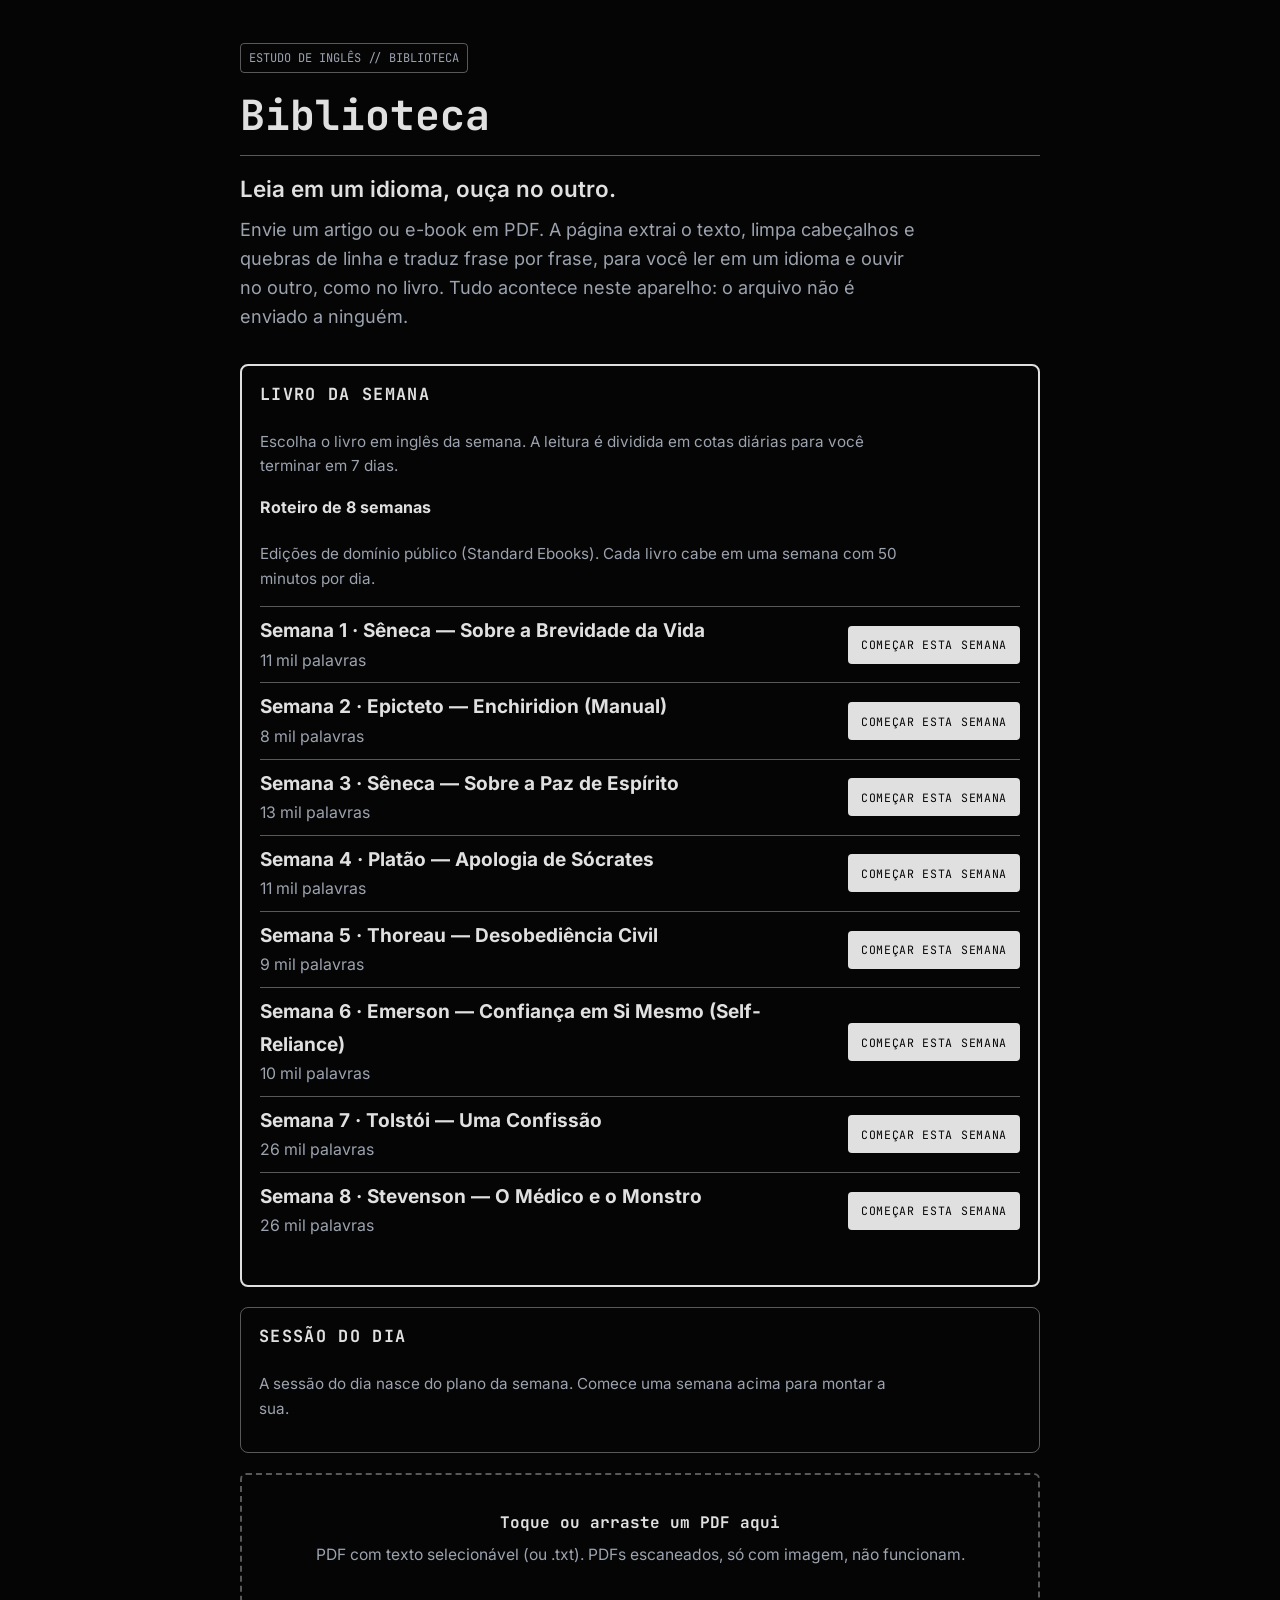
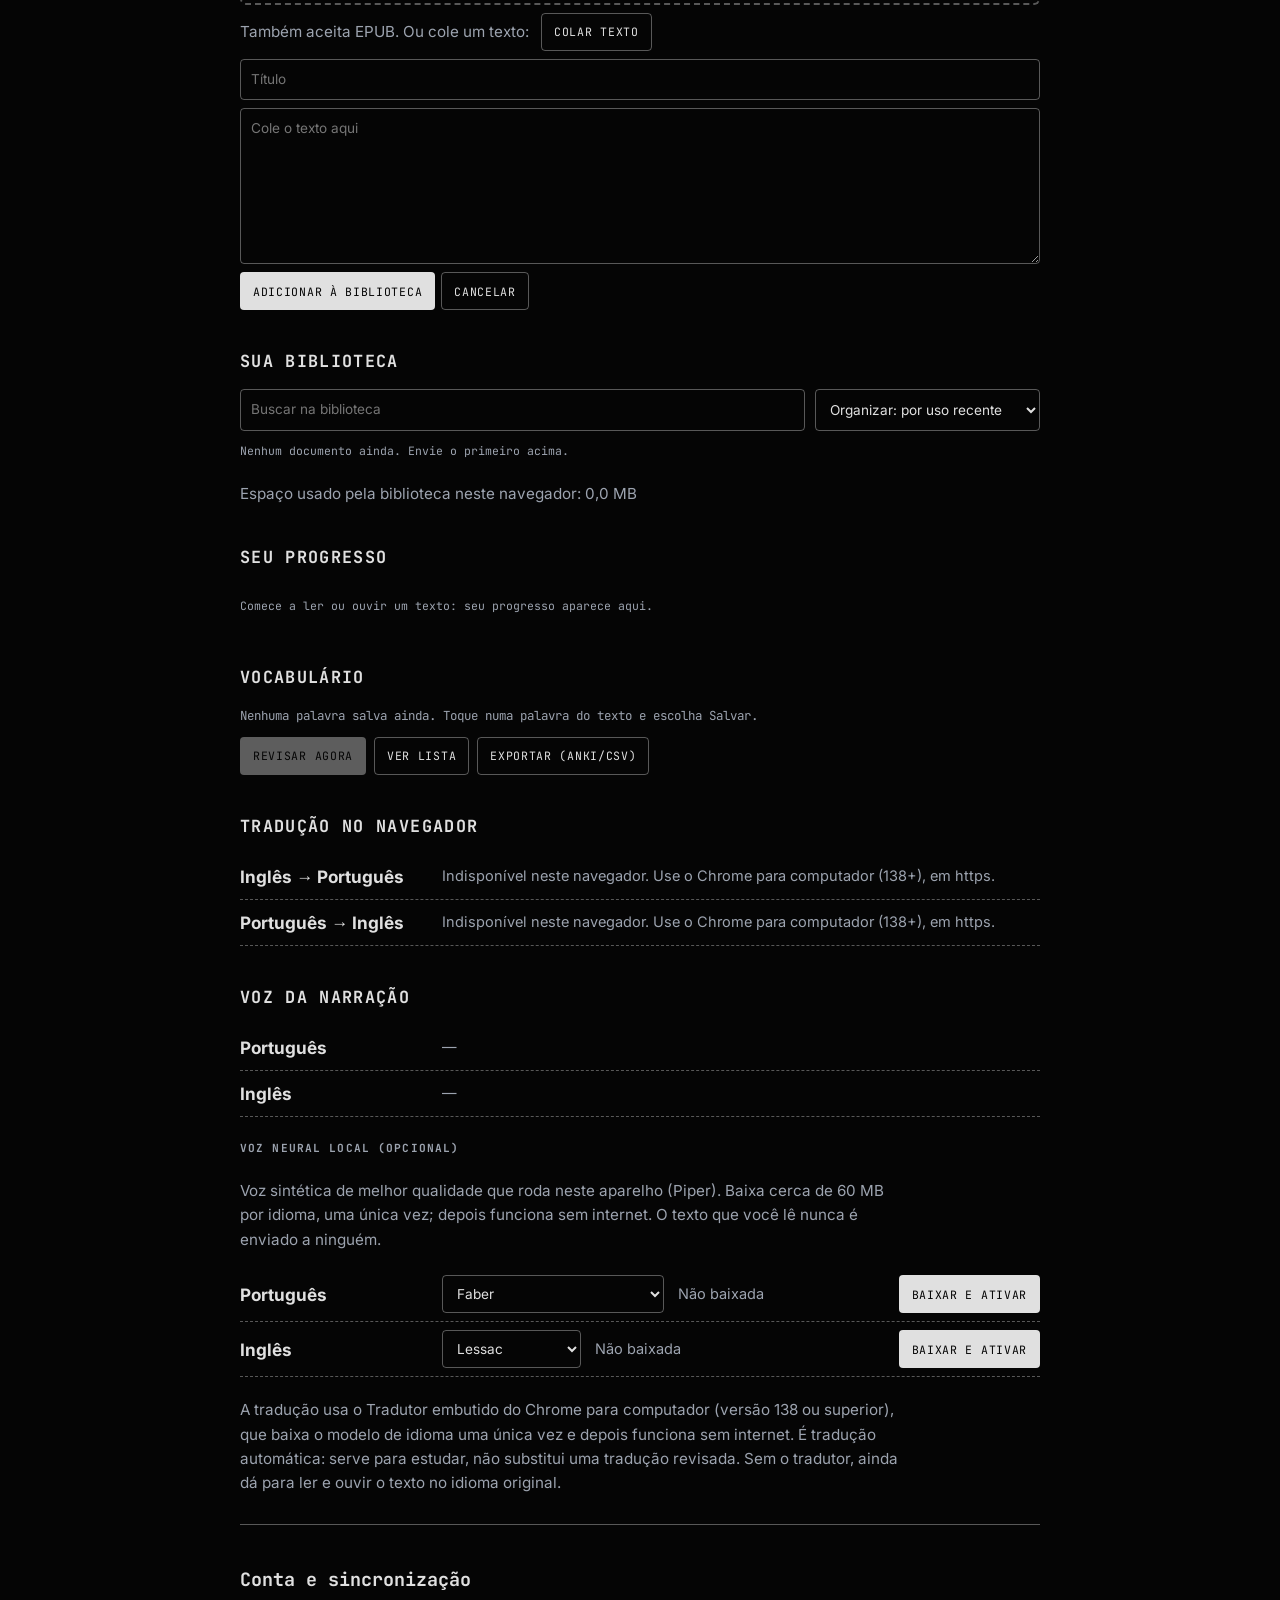
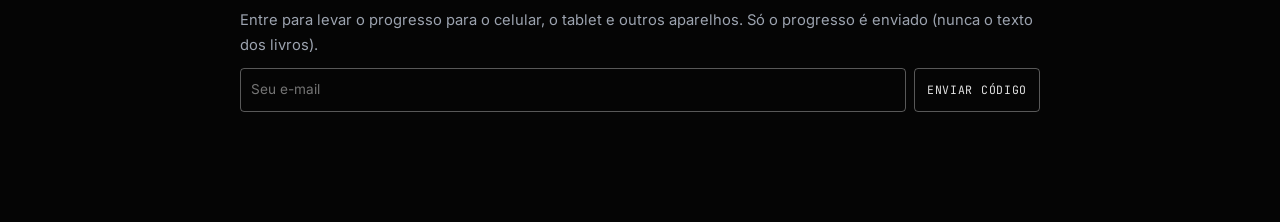
==== site/ingles.html @ b1319598 "Separa o site de ingles do livro: aplicativo completo em site/ com casca propria - site/: Biblioteca" ====
<!DOCTYPE html>
<html lang="pt-BR">
<head>
    <meta charset="UTF-8">
    <meta name="viewport" content="width=device-width, initial-scale=1.0, maximum-scale=1.0, user-scalable=no">
    <title>Biblioteca</title>
    <link rel="stylesheet" href="assets/fonts/fonts.css">

    <link rel="stylesheet" href="assets/css/base.css">
    <link rel="stylesheet" href="assets/css/narracao.css">
    <link rel="stylesheet" href="assets/css/capitulos/ingles.css">
    <link rel="stylesheet" href="assets/css/papel.css">
</head>
<body>

    <main class="lab" id="lab">
        <span class="meta-tag" id="lb-meta"></span>

        <!-- BIBLIOTECA -->
        <section id="lb-library">
            <h1 id="lb-title"></h1>
            <p class="lb-lead" id="lb-lead"></p>
            <p class="lb-intro" id="lb-intro"></p>

            <div class="lb-drop" id="lb-drop" tabindex="0" role="button" aria-label="Enviar documento">
                <strong id="lb-drop-main"></strong>
                <span id="lb-drop-sub"></span>
                <input type="file" id="lb-file" accept=".pdf,application/pdf,.txt,text/plain" hidden>
            </div>

            <div class="lb-progress" id="lb-progress" hidden>
                <div class="lb-progress-text" id="lb-progress-text"></div>
                <div class="lb-bar"><div class="lb-bar-fill" id="lb-progress-fill"></div></div>
            </div>
            <p class="lb-error" id="lb-error" role="alert" hidden></p>

            <h2 id="lb-h-docs"></h2>
            <div class="lb-tools" id="lb-tools" hidden>
                <input type="search" id="lb-search" class="lb-input" autocomplete="off">
                <select id="lb-sort" class="lb-input"></select>
            </div>
            <div class="lb-docs" id="lb-docs" aria-live="polite"></div>
            <p class="lb-note" id="lb-storage"></p>

            <h2 id="lb-h-engine"></h2>
            <div class="lb-engine" id="lb-engine" aria-live="polite"></div>
            <h2 id="lb-h-voice"></h2>
            <div class="lb-engine" id="lb-voice" aria-live="polite"></div>

            <p class="lb-note" id="lb-note"></p>
        </section>

        <!-- LEITOR DO DOCUMENTO -->
        <section id="lb-reader" hidden>
            <div class="lb-toolbar">
                <button type="button" class="lb-btn" id="lb-back"></button>
                <div class="lb-study" id="lb-study" role="group">
                    <span class="lb-study-label" id="lb-study-label"></span>
                    <button type="button" class="lb-btn" id="lb-translate-all"></button>
                </div>
                <span class="lb-status" id="lb-status" aria-live="polite"></span>
            </div>
            <div class="lb-banner" id="lb-banner" role="alert" hidden>
                <span id="lb-banner-text"></span>
                <button type="button" class="lb-btn" id="lb-banner-btn" hidden></button>
            </div>
            <h1 id="lb-doc-title"></h1>
            <p class="lb-doc-meta" id="lb-doc-meta"></p>
            <div class="lb-wrap" id="lb-wrap">
                <div class="lb-band" id="lb-band" aria-hidden="true"></div>
                <article id="lb-text"></article>
            </div>
        </section>
    </main>

    <script type="importmap">{"imports":{"onnxruntime-web":"./assets/vendor/piper/ort.min.js"}}</script>
    <script src="assets/js/ingles.js"></script>
    <script src="assets/js/ingles-palavras.js"></script>
    <script src="assets/js/ingles-nivel.js"></script>
    <script src="assets/js/ingles-treino.js"></script>
    <script src="assets/js/ingles-compreensao.js"></script>
    <script src="assets/js/ingles-progresso.js"></script>
    <script src="assets/js/ingles-semana.js"></script>
    <script src="assets/js/ingles-dia.js"></script>
    <script src="assets/js/ingles-modos.js"></script>
    <script src="assets/js/ingles-alinhar.js"></script>
    <script src="assets/js/ingles-explorar.js"></script>
    <script src="assets/js/ingles-teleprompter.js"></script>
    <script src="assets/js/ingles-legenda.js"></script>
    <script src="assets/js/ingles-destaque.js"></script>
    <script src="assets/js/ingles-importar.js"></script>
    <script src="assets/js/sync-config.js"></script>
    <script src="assets/js/ingles-sync.js"></script>
    <script src="assets/js/ingles-voz.js"></script>
</body>
</html>
---- site/assets/fonts/fonts.css ----
/*
 * fonts.css — fontes hospedadas localmente (nenhum pedido a servidores de terceiros).
 *
 * Inter e JetBrains Mono são fontes variáveis (um arquivo cobre todos os pesos).
 * Só os subconjuntos latin e latin-ext estão incluídos; o navegador baixa o
 * latin-ext apenas se a página usar caracteres que o latin não cobre.
 * Licença: SIL Open Font License 1.1 (ver assets/fonts/LICENSES.md).
 */

/* Inter — latin-ext */
@font-face {
    font-family: 'Inter';
    font-style: normal;
    font-weight: 100 900;
    font-display: swap;
    src: url('inter-latin-ext.woff2') format('woff2');
    unicode-range: U+0100-02BA, U+02BD-02C5, U+02C7-02CC, U+02CE-02D7, U+02DD-02FF, U+0304, U+0308, U+0329, U+1D00-1DBF, U+1E00-1E9F, U+1EF2-1EFF, U+2020, U+20A0-20AB, U+20AD-20C4, U+2113, U+2C60-2C7F, U+A720-A7FF;
}

/* Inter — latin */
@font-face {
    font-family: 'Inter';
    font-style: normal;
    font-weight: 100 900;
    font-display: swap;
    src: url('inter-latin.woff2') format('woff2');
    unicode-range: U+0000-00FF, U+0131, U+0152-0153, U+02BB-02BC, U+02C6, U+02DA, U+02DC, U+0304, U+0308, U+0329, U+2000-206F, U+20AC, U+2122, U+2191, U+2193, U+2212, U+2215, U+FEFF, U+FFFD;
}

/* JetBrains Mono — latin-ext */
@font-face {
    font-family: 'JetBrains Mono';
    font-style: normal;
    font-weight: 100 800;
    font-display: swap;
    src: url('jetbrains-mono-latin-ext.woff2') format('woff2');
    unicode-range: U+0100-02BA, U+02BD-02C5, U+02C7-02CC, U+02CE-02D7, U+02DD-02FF, U+0304, U+0308, U+0329, U+1D00-1DBF, U+1E00-1E9F, U+1EF2-1EFF, U+2020, U+20A0-20AB, U+20AD-20C4, U+2113, U+2C60-2C7F, U+A720-A7FF;
}

/* JetBrains Mono — latin */
@font-face {
    font-family: 'JetBrains Mono';
    font-style: normal;
    font-weight: 100 800;
    font-display: swap;
    src: url('jetbrains-mono-latin.woff2') format('woff2');
    unicode-range: U+0000-00FF, U+0131, U+0152-0153, U+02BB-02BC, U+02C6, U+02DA, U+02DC, U+0304, U+0308, U+0329, U+2000-206F, U+20AC, U+2122, U+2191, U+2193, U+2212, U+2215, U+FEFF, U+FFFD;
}
/* Literata — fonte de leitura (variável, 400 a 700) — latin-ext */
@font-face {
    font-family: 'Literata';
    font-style: normal;
    font-weight: 400 700;
    font-display: swap;
    src: url('literata-latin-ext.woff2') format('woff2');
    unicode-range: U+0100-02BA, U+02BD-02C5, U+02C7-02CC, U+02CE-02D7, U+02DD-02FF, U+0304, U+0308, U+0329, U+1D00-1DBF, U+1E00-1E9F, U+1EF2-1EFF, U+2020, U+20A0-20AB, U+20AD-20C4, U+2113, U+2C60-2C7F, U+A720-A7FF;
}

/* Literata — latin */
@font-face {
    font-family: 'Literata';
    font-style: normal;
    font-weight: 400 700;
    font-display: swap;
    src: url('literata-latin.woff2') format('woff2');
    unicode-range: U+0000-00FF, U+0131, U+0152-0153, U+02BB-02BC, U+02C6, U+02DA, U+02DC, U+0304, U+0308, U+0329, U+2000-206F, U+20AC, U+2122, U+2191, U+2193, U+2212, U+2215, U+FEFF, U+FFFD;
}

/* Literata itálico — latin-ext */
@font-face {
    font-family: 'Literata';
    font-style: italic;
    font-weight: 400 700;
    font-display: swap;
    src: url('literata-italic-latin-ext.woff2') format('woff2');
    unicode-range: U+0100-02BA, U+02BD-02C5, U+02C7-02CC, U+02CE-02D7, U+02DD-02FF, U+0304, U+0308, U+0329, U+1D00-1DBF, U+1E00-1E9F, U+1EF2-1EFF, U+2020, U+20A0-20AB, U+20AD-20C4, U+2113, U+2C60-2C7F, U+A720-A7FF;
}

/* Literata itálico — latin */
@font-face {
    font-family: 'Literata';
    font-style: italic;
    font-weight: 400 700;
    font-display: swap;
    src: url('literata-italic-latin.woff2') format('woff2');
    unicode-range: U+0000-00FF, U+0131, U+0152-0153, U+02BB-02BC, U+02C6, U+02DA, U+02DC, U+0304, U+0308, U+0329, U+2000-206F, U+20AC, U+2122, U+2191, U+2193, U+2212, U+2215, U+FEFF, U+FFFD;
}

/* Atkinson Hyperlegible — opção "Legível" (baixa visão e dislexia) */
@font-face { font-family: 'Atkinson Hyperlegible'; font-style: normal; font-weight: 400; font-display: swap; src: url('atkinson-400.woff2') format('woff2'); unicode-range: U+0000-00FF, U+0131, U+0152-0153, U+02BB-02BC, U+02C6, U+02DA, U+02DC, U+2000-206F, U+20AC, U+2122; }
@font-face { font-family: 'Atkinson Hyperlegible'; font-style: normal; font-weight: 700; font-display: swap; src: url('atkinson-700.woff2') format('woff2'); unicode-range: U+0000-00FF, U+0131, U+0152-0153, U+02BB-02BC, U+02C6, U+02DA, U+02DC, U+2000-206F, U+20AC, U+2122; }
@font-face { font-family: 'Atkinson Hyperlegible'; font-style: italic; font-weight: 400; font-display: swap; src: url('atkinson-400-italic.woff2') format('woff2'); unicode-range: U+0000-00FF, U+0131, U+0152-0153, U+02BB-02BC, U+02C6, U+02DA, U+02DC, U+2000-206F, U+20AC, U+2122; }
---- site/assets/css/base.css ----
/*
 * base.css — sistema visual compartilhado por todos os capítulos.
 *
 * Contém só o que é comum. O que é específico de cada capítulo (cor de destaque,
 * widgets próprios, ajustes) fica em assets/css/capitulos/<capitulo>.css, que é
 * carregado depois e sobrescreve este arquivo.
 *
 * Temas: o leitor alterna a classe do <body> (sem classe = escuro, .light-mode, .sepia-mode).
 */
/* --- FATOR X v4.1: RESPONSIVE & NEON CORE --- */
:root {
    --c-bg: #050505;
    --c-text: #E0E0E0;
    --c-dim: #9ca3af;
    --font-ui: 'Inter', sans-serif;
    --font-tech: 'JetBrains Mono', monospace;
    --base-size: 19px;
    --border-tech: 1px solid rgba(255, 255, 255, 0.1);
    --scroll-track: #050505;
    --scroll-thumb: #333333;
}

body.light-mode {
    --c-bg: #F0F2F5;
    --c-text: #111111;
    --c-dim: #4b5563;
    --border-tech: 1px solid rgba(0, 0, 0, 0.1);
    --scroll-track: #F0F2F5;
    --scroll-thumb: #C1C1C4;
}

body.sepia-mode {
    --c-bg: #F4ECD8;
    --c-text: #433422;
    --c-dim: #5c4b37;
    --border-tech: 1px solid rgba(67, 52, 34, 0.15);
    --scroll-track: #F4ECD8;
    --scroll-thumb: #D0C5A8;
}

body {
    background: var(--c-bg);
    color: var(--c-text);
    font-family: var(--font-ui);
    font-size: var(--base-size);
    line-height: 1.7;
    padding: 40px 20px 100px 20px;
    transition: all 0.3s ease;
    margin: 0 auto;
}

h1 {
    font-family: var(--font-tech);
    color: var(--c-text);
    font-size: 2rem;
    margin-bottom: 40px;
    padding-bottom: 20px;
}

/* WIDGETS DINÂMICOS */
.meta-tag {
    font-family: var(--font-tech);
    font-size: 0.75rem;
    padding: 4px 8px;
    border-radius: 4px;
    display: inline-block;
    margin-bottom: 20px;
    text-transform: uppercase;
}

.thesis-box {
    padding: 25px;
    margin: 2em 0;
    font-family: var(--font-tech);
    font-size: 0.9em;
    box-shadow: 0 5px 15px rgba(0,0,0,0.1);
}

.thesis-header {
    font-weight: bold;
    text-transform: uppercase;
    display: block;
    margin-bottom: 15px;
}

/* COMPARISON GRID */
.comparison-grid {
    display: grid;
    grid-template-columns: 1fr 1fr;
    gap: 20px;
    margin: 3em 0;
}

.comp-card {
    background: rgba(255,255,255,0.01);
    border: var(--border-tech);
    padding: 25px;
    border-radius: 8px;
    transition: all 0.3s ease;
}

.comp-card:hover {
    transform: translateY(-3px);
    background: rgba(255,255,255,0.03);
}

.comp-title {
    font-family: var(--font-tech);
    font-weight: bold;
    text-transform: uppercase;
    display: block;
    margin-bottom: 10px;
    font-size: 0.8rem;
}

.action-box {
    border-radius: 12px;
    padding: 40px 30px;
    text-align: center;
    margin-top: 60px;
    position: relative;
}

/* HIGHLIGHT TTS */
.speaking {
    color: var(--c-text);
    padding-left: 15px;
    margin-left: -19px;
    border-radius: 0 4px 4px 0;
    transition: all 0.3s;
}

.deep-dive-box {
    border-top: 1px dashed var(--c-dim);
    border-bottom: 1px dashed var(--c-dim);
    padding: 30px 0;
    margin: 3em 0;
}

/* --- CELULAR: proteções gerais contra estouro de largura (vale para todos os temas) --- */
html { -webkit-text-size-adjust: 100%; text-size-adjust: 100%; }
input, select, textarea { box-sizing: border-box; max-width: 100%; }
img, video, canvas { max-width: 100%; height: auto; }
pre { white-space: pre-wrap; overflow-wrap: anywhere; max-width: 100%; }
@media (max-width: 600px) {
    body { overflow-wrap: break-word; }
    .comparison-grid { grid-template-columns: 1fr; }
}
---- site/assets/css/narracao.css ----
/*
 * narracao.css — destaque da narração e estados do bilíngue.
 * Carregado por capitulo.js. Duas camadas:
 *   .speaking  = o parágrafo em narração (fundo discreto)
 *   .w.seg     = o trecho (frase ou oração) falado agora (cor suave)
 *   .w.now     = a palavra falada agora (cor forte, de outra família que o parágrafo)
 */
.speakable { cursor: pointer; }
.w { border-radius: 3px; }
.w.seg { box-decoration-break: clone; -webkit-box-decoration-break: clone; padding: 0 0.16em; margin: 0 -0.16em; }
.w.now { box-decoration-break: clone; -webkit-box-decoration-break: clone; padding: 0 2px; margin: 0 -2px; }

/* Papel */
body.paper-mode .speaking { background: #F7F3E3 !important; }
body.paper-mode .w.seg { background: #DCEFF7; }
 background: #9ED8F0; color: #0B1F2A; }

/* Terminal (neon) */
body.dark-mode .speaking { background: rgba(0, 240, 255, 0.06) !important; box-shadow: none; }
body.dark-mode .w.seg { background: rgba(255, 212, 0, 0.16); }
 background: #FFD400; color: #000; }

/* Claro */
body.light-mode .speaking { background: rgba(0, 0, 0, 0.04) !important; }
body.light-mode .w.seg { background: rgba(255, 213, 74, 0.35); }
 background: #FFD54A; color: #111; }

/* Sépia */
body.sepia-mode .speaking { background: rgba(91, 70, 54, 0.08) !important; }
body.sepia-mode .w.seg { background: rgba(181, 101, 29, 0.20); }
 background: #B5651D; color: #FFF8EC; }

@media (prefers-reduced-motion: reduce) { html { scroll-behavior: auto; } }
---- site/assets/css/capitulos/ingles.css ----
/* ingles — Estudo de Inglês. Só o que difere do base.css; usa as cores do tema ativo (nada fixo). */

body {
    --lb-line: color-mix(in srgb, var(--c-text) 38%, transparent);
    --lb-soft: color-mix(in srgb, var(--c-text) 8%, transparent);
}

.meta-tag { border: 1px solid var(--lb-line); color: var(--c-dim); }
body:not(.paper-mode) { max-width: 800px; }   /* Terminal, Claro e Sépia: coluna de leitura (as margens em papel.css a ajustam) */
.lab h2 { font-family: var(--font-tech); font-size: 1.05rem; text-transform: uppercase; letter-spacing: 0.08em; margin: 2.2em 0 0.8em; }
/* cabeçalho da Biblioteca: mesmo padrão dos capítulos (selo preenchido, título forte com filete), com subtítulo e texto de apoio em hierarquia clara */
body:not(.paper-mode) #lb-title { border-bottom: 1px solid var(--lb-line); }
#lb-title { font-size: clamp(1.9rem, 5vw, 2.6rem); line-height: 1.1; margin: 0 0 18px; padding-bottom: 16px; }
.lb-lead { font-size: clamp(1.15rem, 2.6vw, 1.4rem); line-height: 1.35; font-weight: 600; color: var(--c-text); margin: 0 0 12px; max-width: 34ch; }
.lb-intro { color: var(--c-dim); font-size: 0.95em; line-height: 1.6; max-width: 62ch; margin: 0 0 1.8em; }

/* envio */
.lb-drop {
    display: flex; flex-direction: column; gap: 6px; align-items: center; text-align: center;
    border: 2px dashed var(--lb-line); padding: 34px 18px; cursor: pointer; border-radius: 6px;
    transition: background 0.2s;
}
.lb-drop:hover, .lb-drop:focus-visible, .lb-drop.over { background: var(--lb-soft); outline: none; }
.lb-drop strong { font-family: var(--font-tech); font-size: 1rem; }
.lb-drop span { color: var(--c-dim); font-size: 0.82em; }

.lb-progress { margin-top: 14px; }
.lb-progress-text { font-family: var(--font-tech); font-size: 0.75rem; margin-bottom: 6px; }
.lb-bar { height: 10px; border: 1px solid var(--lb-line); background: var(--lb-soft); overflow: hidden; }
.lb-bar-fill { height: 100%; width: 0; background: var(--c-text); opacity: 0.82; transition: width 0.2s; }
.lb-error { margin-top: 12px; padding: 10px 12px; border: 1px solid var(--lb-line); border-left-width: 4px; font-size: 0.9em; }

/* biblioteca */
.lb-doc { display: flex; justify-content: space-between; align-items: center; gap: 12px 18px; flex-wrap: wrap; padding: 14px 0; border-bottom: 1px dashed var(--lb-line); }
.lb-doc-info { display: flex; flex-direction: column; gap: 4px; min-width: 0; flex: 1 1 260px; }
.lb-doc-info strong { overflow-wrap: anywhere; }
.lb-doc-info span, .lb-empty, .lb-note { font-family: var(--font-tech); font-size: 0.72rem; color: var(--c-dim); line-height: 1.6; }
.lb-note { font-family: inherit; font-size: 0.8em; max-width: 66ch; margin-top: 1.4em; }
.lb-doc-acts { display: flex; gap: 8px; flex-wrap: wrap; }

.lb-btn {
    font-family: var(--font-tech); font-size: 0.72rem; text-transform: uppercase; letter-spacing: 0.06em;
    background: transparent; color: var(--c-text); border: 1px solid var(--lb-line); border-radius: 4px;
    padding: 8px 12px; cursor: pointer; min-height: 38px;
}
.lb-btn:hover, .lb-btn:focus-visible, .lb-btn.on { background: var(--c-text); color: var(--c-bg); outline: none; }

.lb-eng-row { display: flex; flex-wrap: wrap; align-items: center; gap: 6px 14px; padding: 8px 0; border-bottom: 1px dashed var(--lb-line); font-size: 0.9em; }
.lb-eng-row strong { min-width: 11em; }
.lb-eng-st { color: var(--c-dim); font-size: 0.85em; flex: 1 1 200px; }

/* leitor */
/* cabeçalho do leitor: voltar à esquerda e modo de leitura à direita; barra de estudo e aviso na largura toda */
.lb-toolbar { display: grid; grid-template-columns: auto 1fr auto; grid-template-areas: "back . mode" "study study study" "status status status"; align-items: center; gap: 10px 12px; margin-bottom: 18px; }
.lb-toolbar > #lb-back { grid-area: back; justify-self: start; }
.lb-toolbar > .lb-readmode { grid-area: mode; justify-self: end; }
.lb-toolbar > .lb-study { grid-area: study; }
.lb-toolbar > .lb-status { grid-area: status; }
.lb-readmode { display: flex; align-items: center; gap: 8px; }
.lb-readmode-label { font-family: var(--font-tech); font-size: 0.62rem; letter-spacing: 0.1em; text-transform: uppercase; opacity: 0.6; }
/* grupo de estudo: separado da navegacao (voltar, status) */
.lb-study { display: flex; flex-wrap: wrap; align-items: center; gap: 8px; padding: 6px 10px; border: 1px solid var(--lb-line); border-radius: 6px; }
.lb-study > :not(.lb-study-label) { flex: 1 1 auto; text-align: center; }
.lb-study > .lb-mode { display: flex; align-items: center; justify-content: center; gap: 6px; }
.lb-study-label { font-family: var(--font-tech); font-size: 0.62rem; letter-spacing: 0.1em; opacity: 0.6; }
.lb-status { font-family: var(--font-tech); font-size: 0.7rem; color: var(--c-dim); }
.lab h1 { font-size: 1.5rem; margin-bottom: 8px; padding-bottom: 0; overflow-wrap: anywhere; }
.lb-doc-meta { font-family: var(--font-tech); font-size: 0.7rem; color: var(--c-dim); margin-bottom: 28px; }
.lb-para { overflow-wrap: break-word; }
.lb-big .lb-para { content-visibility: auto; contain-intrinsic-size: auto 6em; }   /* texto longo: só o que está na tela é desenhado (rolagem leve) */   /* só o que está na tela é desenhado: rolagem leve em texto longo */
.lb-para.speaking { content-visibility: visible; }   /* o parágrafo narrado sempre tem medidas reais (faixa e marca da palavra) */
.lab h2.lb-head { font-size: 1.15rem; text-transform: none; letter-spacing: 0; margin: 1.8em 0 0.7em; }
.lb-s { cursor: pointer; }
.lb-s.pending { opacity: 0.55; font-style: italic; }
.lb-eng-err { flex-basis: 100%; font-family: var(--font-tech); font-size: 0.7rem; color: var(--c-text); border-left: 3px solid var(--c-text); padding-left: 8px; overflow-wrap: anywhere; }
.lb-banner { display: flex; flex-wrap: wrap; align-items: center; gap: 10px 14px; margin: 0 0 18px; padding: 12px 14px; border: 1px solid var(--lb-line); border-left: 4px solid var(--c-text); font-size: 0.92em; background: var(--lb-soft); }
.lb-banner[hidden] { display: none; }
.lb-banner span { flex: 1 1 260px; overflow-wrap: anywhere; }

/* marcação da narração: faixa da linha + palavra */
.lb-wrap { position: relative; }
.lb-band { position: absolute; left: -8px; right: -8px; top: 0; height: 0; display: none; pointer-events: none; border-radius: 4px; z-index: 2;
    background: color-mix(in srgb, var(--c-text) 8%, transparent); border-left: 3px solid color-mix(in srgb, var(--c-text) 55%, transparent); transition: top 0.12s ease-out, height 0.12s; }
.wd { border-radius: 3px; }
.lb-s.seg { cursor: pointer; }

/* biblioteca organizada: busca, ordem, grupos, progresso */
.lb-tools { display: flex; flex-wrap: wrap; gap: 8px 10px; margin-bottom: 6px; }
.lb-input { font: inherit; font-size: 0.85rem; color: var(--c-text); background: transparent; border: 1px solid var(--lb-line); border-radius: 4px; padding: 8px 10px; min-height: 38px; }
#lb-search { flex: 1 1 200px; }
.lb-group { font-family: var(--font-tech); font-size: 0.7rem; letter-spacing: 0.1em; color: var(--c-dim); margin: 22px 0 0; font-weight: 700; }
.lb-doc-prog { display: flex; align-items: center; gap: 10px; margin-top: 4px; }
.lb-doc-prog .lb-bar { flex: 1 1 auto; max-width: 260px; height: 7px; }
.lb-doc-prog small { font-family: var(--font-tech); font-size: 0.66rem; color: var(--c-dim); white-space: nowrap; }
.lb-btn.lb-primary { background: var(--c-text); color: var(--c-bg); }

/* palavra tocada: cartão flutuante */
.lb-pop { position: fixed; z-index: 50; background: var(--c-bg); color: var(--c-text); border: 1px solid var(--lb-line); border-radius: 8px; padding: 12px 14px; box-shadow: 0 8px 28px rgba(0,0,0,.28); font-size: 0.92rem; line-height: 1.45; }
.lb-pop-head { display: flex; align-items: baseline; gap: 10px; margin-bottom: 4px; }
.lb-pop-word { font-size: 1.25rem; overflow-wrap: anywhere; }
.lb-pop-lang { font-family: var(--font-tech); font-size: 0.62rem; color: var(--c-dim); letter-spacing: .08em; }
.lb-pop-tr { font-size: 1.05rem; font-weight: 700; margin-bottom: 8px; }
.lb-pop-ctx { font-size: 0.82rem; color: var(--c-dim); margin-bottom: 10px; max-height: 8.5em; overflow: auto; }
.lb-pop-ctx small { font-family: var(--font-tech); font-size: .62rem; text-transform: uppercase; letter-spacing: .08em; }
.lb-pop-other { margin-top: 4px; font-style: italic; }
.lb-pop-acts { display: flex; flex-wrap: wrap; gap: 6px; }
.lb-pop-acts .lb-btn { padding: 6px 10px; min-height: 34px; }

/* vocabulário e revisão */
.lb-vocab-sum { font-family: var(--font-tech); font-size: .78rem; color: var(--c-dim); margin: 0 0 10px; }
.lb-vrow { display: flex; justify-content: space-between; align-items: center; gap: 10px; padding: 8px 0; border-bottom: 1px dashed var(--lb-line); }
.lb-vinfo { display: flex; flex-direction: column; min-width: 0; }
.lb-vinfo span { font-weight: 700; }
.lb-vinfo small { color: var(--c-dim); overflow-wrap: anywhere; }
.lb-btn:disabled { opacity: .4; cursor: default; }
.lb-review { position: fixed; inset: 0; z-index: 60; background: var(--c-bg); color: var(--c-text); display: flex; flex-direction: column; gap: 18px; padding: 18px 18px 28px; overflow: auto; }
.lb-review-top { display: flex; justify-content: space-between; align-items: center; font-family: var(--font-tech); font-size: .75rem; color: var(--c-dim); }
.lb-card { max-width: 620px; width: 100%; margin: 0 auto; display: flex; flex-direction: column; gap: 14px; align-items: flex-start; }
.lb-card-word { font-size: 2rem; font-weight: 700; overflow-wrap: anywhere; }
.lb-card-sent { font-size: 1.05rem; color: var(--c-dim); }
.lb-card-sent mark { background: color-mix(in srgb, var(--c-text) 18%, transparent); color: var(--c-text); padding: 0 .15em; border-radius: 3px; }
.lb-card-tr { font-size: 1.4rem; font-weight: 700; }
.lb-card-done { max-width: 620px; margin: 40px auto 0; font-size: 1.2rem; text-align: center; }
.lb-review-acts { display: flex; flex-wrap: wrap; gap: 8px; max-width: 620px; width: 100%; margin: 0 auto; }
.lb-review-acts .lb-btn { flex: 1 1 110px; min-height: 46px; }
.lb-doc-info small { font-family: var(--font-tech); font-size: 0.68rem; color: var(--c-text); }

/* treino de escuta */
.lb-mode { display: inline-flex; align-items: center; gap: 6px; font-family: var(--font-tech); font-size: .7rem; color: var(--c-dim); }
.lb-mode .lb-input { min-height: 34px; padding: 5px 8px; font-size: .78rem; }
.lb-dict { position: fixed; left: 50%; bottom: 12px; transform: translateX(-50%); width: min(560px, calc(100vw - 24px)); z-index: 55; background: var(--c-bg); color: var(--c-text); border: 1px solid var(--lb-line); border-radius: 8px; padding: 12px 14px; box-shadow: 0 8px 28px rgba(0,0,0,.3); display: flex; flex-direction: column; gap: 8px; }
.lb-dict textarea { width: 100%; resize: vertical; }
.lb-dict-line { font-size: 1.02rem; line-height: 1.6; }
.lb-ok { color: var(--c-text); text-decoration: underline; text-decoration-style: solid; text-underline-offset: 3px; }
.lb-miss { color: var(--c-text); background: color-mix(in srgb, var(--c-text) 18%, transparent); border-radius: 3px; text-decoration: line-through; }
.lb-dict small { font-family: var(--font-tech); font-size: .7rem; color: var(--c-dim); }

/* perguntas de compreensão */
.lb-quizbox { position: fixed; right: 12px; bottom: 12px; width: min(460px, calc(100vw - 24px)); max-height: 78vh; overflow: auto; z-index: 55; background: var(--c-bg); color: var(--c-text); border: 1px solid var(--lb-line); border-radius: 8px; padding: 12px 14px; box-shadow: 0 8px 28px rgba(0,0,0,.3); }
.lb-quiz-head { display: flex; justify-content: space-between; align-items: center; margin-bottom: 8px; }
.lb-q { display: flex; flex-direction: column; gap: 6px; padding: 10px 0; border-top: 1px dashed var(--lb-line); }
.lb-q textarea { width: 100%; resize: vertical; }
.lb-q-out { font-size: .9rem; color: var(--c-dim); white-space: pre-wrap; }

/* painel de progresso */
.lb-prog-tiles { display: grid; grid-template-columns: repeat(auto-fit, minmax(140px, 1fr)); gap: 8px; }
.lb-tile { border: 1px solid var(--lb-line); padding: 10px 12px; min-width: 0; }
.lb-tile-big { font-family: var(--font-tech); font-size: 1.25rem; font-weight: 700; line-height: 1.2; }
.lb-tile-small { font-family: var(--font-tech); font-size: .64rem; color: var(--c-dim); margin-top: 3px; line-height: 1.4; }
.lb-prog-title { font-family: var(--font-tech); font-size: .7rem; color: var(--c-dim); margin: 16px 0 6px; }
.lb-prog-bars { display: flex; align-items: flex-end; gap: 8px; height: 100px; }
.lb-prog-col { flex: 1 1 0; display: flex; flex-direction: column; align-items: center; justify-content: flex-end; gap: 3px; min-width: 0; }
.lb-prog-col small { font-family: var(--font-tech); font-size: .6rem; color: var(--c-dim); }
.lb-prog-bar { width: 100%; max-width: 38px; background: var(--c-text); opacity: .8; border-radius: 2px 2px 0 0; }

/* colar texto */
.lb-paste { margin-top: 8px; display: flex; flex-wrap: wrap; align-items: center; gap: 8px 12px; }
.lb-paste .lb-note { margin: 0; }
.lb-paste-form { flex: 1 1 100%; display: flex; flex-direction: column; gap: 8px; }
.lb-paste-form textarea { width: 100%; resize: vertical; }
.lb-actions { display: flex; flex-wrap: wrap; gap: 6px; }

/* Palavras incomuns (ingles-destaque.js, CSS Custom Highlight API) */
::highlight(dd-incomum) { background-color: color-mix(in srgb, #f2b705 32%, transparent); text-decoration: underline dotted; text-underline-offset: 3px; }

/* Legenda (ingles-legenda.js): faixa fixa embaixo, como legenda de filme */
.lg { position: fixed; left: 0; right: 0; bottom: 0; z-index: 40; background: var(--c-bg); color: var(--c-text); border-top: 2px solid var(--c-text); box-shadow: 0 -8px 24px rgba(0,0,0,.18);
      padding: 8px max(14px, env(safe-area-inset-left, 0px)) 10px max(14px, env(safe-area-inset-right, 0px)); --lg-size: 1; }
.lg[hidden], .lg-spacer[hidden] { display: none; }
.lg-bar { display: flex; align-items: center; gap: 6px; margin-bottom: 6px; }
.lg-gap { flex: 1; }
.lg-b { font-family: var(--font-tech); font-size: 0.72rem; background: transparent; color: var(--c-text); border: 1px solid var(--lb-line); border-radius: 4px; min-width: 38px; height: 36px; padding: 0 8px; cursor: pointer; }
.lg-b:hover, .lg-b:focus-visible { background: var(--c-text); color: var(--c-bg); outline: none; }
.lg-play { min-width: 46px; background: var(--c-text); color: var(--c-bg); }
.lg-ctx { font-size: calc(0.82rem * var(--lg-size)); color: var(--c-dim); line-height: 1.35; opacity: .75; cursor: pointer; overflow: hidden; text-overflow: ellipsis; white-space: nowrap; }
.lg-ctx:hover { opacity: 1; }
.lg-main { font-size: calc(1.3rem * var(--lg-size)); line-height: 1.4; font-weight: 600; margin: 4px 0 2px; overflow-wrap: anywhere; max-height: 38vh; overflow-y: auto; }
.lg-sub { font-size: calc(1rem * var(--lg-size)); line-height: 1.4; color: var(--c-dim); margin-bottom: 4px; overflow-wrap: anywhere; max-height: 22vh; overflow-y: auto; }
.lg-sub.wait { font-style: italic; opacity: .7; }
.lg-w { cursor: pointer; border-radius: 3px; }
.lg-w.now { background: var(--c-text); color: var(--c-bg); }
.lg-spacer { width: 100%; }
@media (max-height: 520px) { .lg-main { max-height: 30vh; } .lg-ctx { display: none; } }
@media (prefers-reduced-motion: no-preference) { .lg-w { transition: background-color .08s; } }

/* Livro da semana */
.lb-week { border: 2px solid var(--c-text); border-radius: 8px; padding: 14px 18px 16px; margin: 20px 0; }
.lb-week h2 { margin: 0 0 8px; }
.lb-week-title { font-weight: 700; font-size: 1.2rem; overflow-wrap: anywhere; }
.lb-week-day { font-family: var(--font-tech); font-size: 0.75rem; letter-spacing: 0.06em; text-transform: uppercase; color: var(--c-dim); margin: 2px 0 10px; }
.lb-week-prog { margin: 4px 0 6px; font-size: 0.9rem; }
.lb-week-quota { font-weight: 600; margin: 12px 0 4px; }
.lb-week-pace { margin: 4px 0 10px; font-size: 0.9rem; color: var(--c-dim); }
.lb-week-row { display: flex; flex-wrap: wrap; gap: 8px; margin-top: 8px; }
.lb-week-row select { flex: 1 1 240px; }
.lb-week-hard { margin-top: 12px; }
.lb-week-hard summary { cursor: pointer; font-weight: 600; }
.lb-week-chips { display: flex; flex-wrap: wrap; gap: 6px; margin-top: 6px; }
.lb-week-chip { border: 1px solid var(--lb-line); border-radius: 999px; padding: 2px 10px; font-family: var(--font-tech); font-size: 0.78rem; }

/* Roteiro de 8 semanas */
.lb-rot { margin-top: 14px; }
.lb-rot-h { font-size: 1rem; margin: 0 0 4px; }
.lb-rot > summary { cursor: pointer; font-weight: 600; }
.lb-rot-item { display: flex; flex-wrap: wrap; align-items: center; justify-content: space-between; gap: 8px; padding: 8px 0; border-top: 1px solid var(--lb-line); }
.lb-rot-info { display: flex; flex-direction: column; flex: 1 1 260px; }
.lb-rot-info small { color: var(--c-dim); }
.lb-rot-now { font-family: var(--font-tech); font-size: 0.72rem; text-transform: uppercase; letter-spacing: 0.06em; }

/* modos de leitura (seletor no cabeçalho; classes em <body> só com um livro aberto) */
.lb-side-head, .lb-focus-panel { display: none; }
/* coluna larga */
body.paper-mode.lb-wide-open { --paper-pad-x: 48px; max-width: min(1040px, calc(100vw - 2 * var(--paper-pad-x) - 32px)); }
body.lb-wide-open:not(.paper-mode), html[data-margin] body.lb-wide-open:not(.paper-mode) { max-width: 1040px; }
/* lado a lado */
body.lb-side-open .lb-side-head { display: grid; grid-template-columns: 1fr 1fr; gap: 0 36px; font-family: var(--font-tech); font-size: 0.68rem; letter-spacing: 0.1em; color: var(--c-dim); border-bottom: 1px solid var(--lb-line); padding-bottom: 6px; margin-bottom: 14px; }
body.lb-side-open .lb-para:not(.lb-head) { display: grid; grid-template-columns: 1fr 1fr; gap: 0 36px; }
body.lb-side-open .lb-col-tr { color: var(--c-dim); font-size: 0.94em; }
body.lb-side-open .lb-col-tr.pending::after { content: '…'; opacity: 0.6; }
body.paper-mode.lb-side-open, body.paper-mode.lb-focus-open { --paper-pad-x: 40px; max-width: min(1180px, calc(100vw - 2 * var(--paper-pad-x) - 32px)); }
body.lb-side-open:not(.paper-mode), body.lb-focus-open:not(.paper-mode), html[data-margin] body.lb-side-open:not(.paper-mode), html[data-margin] body.lb-focus-open:not(.paper-mode) { max-width: 1280px; }
/* foco com painel: texto numa coluna e painel fixo ao lado */
body.lb-focus-open #lb-reader { display: grid; grid-template-columns: minmax(0, 1fr) 250px; column-gap: 36px; }
body.lb-focus-open #lb-reader > * { grid-column: 1 / -1; }
body.lb-focus-open #lb-reader > .lb-wrap { grid-column: 1; }
body.lb-focus-open #lb-reader > .lb-focus-panel { display: block; grid-column: 2; position: sticky; top: 14px; align-self: start; border-left: 1px solid var(--lb-line); padding-left: 18px; font-size: 0.88rem; }
.lb-focus-panel section { margin-bottom: 18px; }
.lb-focus-panel h3, body.paper-mode .lb-focus-panel h3 { font-family: var(--font-tech); font-size: 0.66rem; letter-spacing: 0.1em; margin: 0 0 6px; padding: 0; border: 0; color: var(--c-dim); text-transform: uppercase; }
.lb-focus-panel p { margin: 4px 0; }
.lb-fp-big { font-weight: 700; font-size: 1.02rem; }
.lb-fp-line { font-size: 0.84rem; }
.lb-focus-panel small { font-family: var(--font-tech); font-size: 0.66rem; color: var(--c-dim); }
.lb-fp-words { list-style: none; margin: 0; padding: 0; display: flex; flex-direction: column; gap: 3px; }
@media (max-width: 900px) {
    body.lb-side-open .lb-para:not(.lb-head) { grid-template-columns: 1fr; gap: 6px 0; }
    body.lb-side-open .lb-side-head { grid-template-columns: 1fr; }
    body.lb-side-open .lb-side-head span:last-child { display: none; }
    body.lb-focus-open #lb-reader { display: block; }
    body.lb-focus-open .lb-focus-panel { display: none; }
}

/* zerar estatísticas */
.lb-prog-actions { margin-top: 12px; }
.lb-prog-ask { display: flex; flex-wrap: wrap; gap: 8px; align-items: center; }
.lb-prog-ask p { flex: 1 1 100%; margin: 0; }

/* Sessão do dia */
.lb-sess { border: 1px solid var(--lb-line); border-radius: 8px; padding: 14px 18px 16px; margin: 20px 0; }
.lb-sess h2 { margin: 0 0 8px; }
.lb-sess-sum { margin: 0 0 10px; }
.lb-sess-list { display: flex; flex-direction: column; }
.lb-sess-row { display: grid; grid-template-columns: 28px 1fr auto; gap: 4px 12px; align-items: center; padding: 10px 0; border-top: 1px solid var(--lb-line); }
.lb-sess-row.done .lb-sess-info strong { opacity: 0.6; text-decoration: line-through; }
.lb-sess-mark { font-family: var(--font-tech); font-size: 1.1rem; text-align: center; }
.lb-sess-row.done .lb-sess-mark { color: var(--c-text); font-weight: 700; }
.lb-sess-info { display: flex; flex-direction: column; }
.lb-sess-info small { color: var(--c-dim); }
.lb-sess-acts { display: flex; flex-wrap: wrap; gap: 6px; justify-content: flex-end; }
.lb-sess-write { grid-column: 2 / -1; display: flex; flex-direction: column; gap: 8px; align-items: flex-start; }
.lb-sess-write textarea { width: 100%; }
.lb-sess-out p { margin: 2px 0; }
.lb-sess-journal { margin-top: 12px; }
.lb-sess-journal summary { cursor: pointer; font-weight: 600; }
.lb-sess-entry { margin: 8px 0 0; padding: 6px 12px; border-left: 3px solid var(--lb-line); font-size: 0.9rem; }
.lb-sess-entry small { display: block; color: var(--c-dim); font-family: var(--font-tech); font-size: 0.66rem; }
@media (max-width: 600px) { .lb-sess-row { grid-template-columns: 24px 1fr; } .lb-sess-acts { grid-column: 2; justify-content: flex-start; } }

/* painel do foco: atividade e tempos ao vivo */
.lb-fp-act { font-weight: 700; font-size: 1.05rem; margin: 2px 0 6px; color: var(--c-dim); }
.lb-fp-act.on { color: var(--c-text); }
.lb-fp-act.on::before { content: '●'; font-size: 0.7em; margin-right: 6px; animation: lb-fp-pulse 1.4s ease-in-out infinite; }
@keyframes lb-fp-pulse { 0%, 100% { opacity: 1; } 50% { opacity: 0.25; } }
@media (prefers-reduced-motion: reduce) { .lb-fp-act.on::before { animation: none; } }
.lb-fp-times { display: grid; grid-template-columns: 1fr; gap: 2px; margin-bottom: 4px; }
.lb-fp-times > div { display: flex; justify-content: space-between; font-size: 0.84rem; }
.lb-fp-times b { font-family: var(--font-tech); font-weight: 600; }
.lb-fp-sess { font-size: 0.84rem; font-weight: 600; margin: 4px 0; }
.lb-fp-next { font-size: 0.78rem; }

/* fechamento da semana */
.lb-close { margin-top: 14px; border-top: 1px solid var(--lb-line); padding-top: 12px; }
.lb-close-h { font-size: 1rem; margin: 10px 0 8px; }
.lb-close-grid { display: grid; grid-template-columns: repeat(auto-fit, minmax(130px, 1fr)); gap: 8px; margin-bottom: 12px; }
.lb-close-stat { border: 1px solid var(--lb-line); border-radius: 6px; padding: 8px 10px; display: flex; flex-direction: column; }
.lb-close-stat strong { font-size: 1.25rem; }
.lb-close-stat small { color: var(--c-dim); }
.lb-close textarea { width: 100%; }
.lb-close-count { font-family: var(--font-tech); font-size: 0.72rem; color: var(--c-dim); margin: 4px 0 8px; }
.lb-close-out p { margin: 2px 0; }
.lb-close-quote { margin: 8px 0 14px; padding: 8px 14px; border-left: 3px solid var(--lb-line); font-size: 0.92rem; white-space: pre-wrap; }
.lb-close-next .lb-btn { margin: 4px 8px 0 0; }


/* Marcas da narração, cada uma de uma cor (famílias diferentes, para distinguir de relance):
   estrofe/parágrafo = tom quente suave · FRASE (texto destacado) = âmbar · LINHA (faixa) = azul · PALAVRA sincronizada = magenta forte */
body { --mk-stanza: rgba(128, 128, 128, 0.10); --mk-seg: rgba(255, 190, 0, 0.30); --mk-line: rgba(40, 120, 255, 0.16); --mk-line-edge: #2878ff; --mk-word: #e0245e; --mk-word-fg: #ffffff; }
body.paper-mode { --mk-stanza: #F7F3E3; --mk-seg: rgba(255, 190, 0, 0.34); --mk-line: rgba(30, 120, 255, 0.15); --mk-line-edge: #1e78ff; --mk-word: #e0245e; --mk-word-fg: #ffffff; }
body.dark-mode { --mk-stanza: rgba(255, 255, 255, 0.05); --mk-seg: rgba(255, 190, 0, 0.24); --mk-line: rgba(70, 150, 255, 0.24); --mk-line-edge: #4696ff; --mk-word: #ff4d8d; --mk-word-fg: #111111; }
body.light-mode { --mk-stanza: rgba(0, 0, 0, 0.04); --mk-seg: rgba(255, 190, 0, 0.38); --mk-line: rgba(40, 120, 255, 0.16); --mk-line-edge: #2878ff; --mk-word: #d81b60; --mk-word-fg: #ffffff; }
body.sepia-mode { --mk-stanza: rgba(91, 70, 54, 0.08); --mk-seg: rgba(214, 150, 30, 0.36); --mk-line: rgba(30, 110, 200, 0.16); --mk-line-edge: #1e6eb4; --mk-word: #a6234f; --mk-word-fg: #fff8ec; }
html body[class] .lb-para.speaking { background: var(--mk-stanza) !important; }
html body[class] .lb-s.seg, html body[class] .lb-t.seg { background: var(--mk-seg) !important; border-radius: 3px; }
html body[class] .wd.now { background: var(--mk-word) !important; color: var(--mk-word-fg) !important; border-radius: 3px; box-shadow: 0 0 0 2px var(--mk-word); }
html body[class] .lb-band { background: var(--mk-line) !important; border-left: 3px solid var(--mk-line-edge); border-right: 3px solid var(--mk-line-edge); }

/* modo Teleprompter: legenda corrida (da direita para a esquerda), idioma de leitura na linha grande, o outro idioma embaixo */
.lb-tele { display: none; }
body.lb-tele-open { overflow: hidden; }
body.lb-tele-open #lb-tele { display: flex; flex-direction: column; position: fixed; inset: 0; z-index: 90; background: inherit; color: inherit; font-family: inherit; outline: none; }
body.lb-tele-open .lg, body.lb-tele-open .lg-spacer { display: none !important; }
.tl-bar { display: flex; align-items: center; flex-wrap: wrap; gap: 8px; padding: 10px 16px; border-bottom: 1px solid var(--lb-line); }
.tl-count { flex: 1; font-family: var(--font-tech); font-size: 0.78rem; color: var(--c-dim); padding: 0 8px; min-width: 140px; }
.tl-b { min-width: 44px; height: 40px; padding: 0 10px; border: 1px solid var(--lb-line); background: transparent; color: inherit; border-radius: 6px; cursor: pointer; font: inherit; font-size: 0.9rem; }
.tl-b:hover { background: var(--lb-soft, rgba(128, 128, 128, 0.15)); }
.tl-b.on { background: var(--c-text); color: var(--c-bg); }
.tl-langs { display: flex; gap: 14px; margin: 0 6px; }
.tl-lg { display: flex; align-items: center; gap: 4px; }
.tl-lg .tl-b { min-width: 38px; height: 34px; padding: 0 8px; font-family: var(--font-tech); font-size: 0.78rem; }
.tl-lab { font-family: var(--font-tech); font-size: 0.62rem; letter-spacing: 0.1em; text-transform: uppercase; opacity: 0.65; margin-right: 2px; }
.tl-stage { flex: 1; display: flex; flex-direction: column; justify-content: center; min-height: 0; }
.tl-view { position: relative; overflow: hidden; width: 100%; padding: 1.4vh 0; }
.tl-head { position: absolute; top: 8%; bottom: 8%; width: 3px; border-radius: 2px; background: var(--mk-word); opacity: 0.45; pointer-events: none; }   /* o ponto de leitura: a palavra falada fica aqui */
.tl-track { display: inline-block; white-space: nowrap; font-size: calc(clamp(2.6rem, 9vw, 7rem) * var(--tl-size, 1)); line-height: 1.25; font-weight: 600; transition: transform 0.4s cubic-bezier(0.25, 0.7, 0.3, 1); will-change: transform; contain: layout style; }
.tl-w { padding: 0 0.08em; border-radius: 0.12em; transition: background 0.12s, color 0.12s, opacity 0.2s; cursor: pointer; }
.tl-w.past { opacity: 0.35; }
.tl-gap { display: inline-block; width: 2.4em; }
.tl-nx { opacity: 0.38; font-weight: 500; }   /* a próxima frase, já carregada à direita */
html body[class] .tl-w.now { background: var(--mk-word); color: var(--mk-word-fg); opacity: 1; box-shadow: 0 0 0 0.07em var(--mk-word); }
.tl-sub { text-align: center; padding: 20px 6vw 0; font-size: calc(clamp(1.1rem, 2.6vw, 2rem) * var(--tl-size, 1)); line-height: 1.35; color: var(--c-dim, #888); min-height: 3em; }
.tl-sub.wait { opacity: 0.5; font-style: italic; }
.tl-prog { height: 5px; background: var(--lb-line); }
.tl-prog-fill { height: 100%; width: 0; background: currentColor; }
@media (prefers-reduced-motion: reduce) { .tl-track { transition: none; } }
@media (max-width: 700px) { .tl-count { flex: 1 1 100%; order: 9; } }
/* versos: a estrofe é o bloco, cada linha é uma unidade narrada (a linha falada, a palavra e a faixa seguem por cima, como no texto corrido) */
.lb-para.lb-verse { margin: 1.5em 0; padding-left: 1.1em; border-left: 3px solid var(--lb-line); }
.lb-para.lb-verse .lb-s { display: block; }
.lb-para.lb-verse.speaking { border-left-color: var(--c-text); }
.lb-verse .lb-col-tr { white-space: pre-line; }
body.lb-side-open .lb-para.lb-verse { padding-left: 0; border-left: 0; }

/* velocidade 0,25x a 3x: lista de escolha nas barras da legenda e do teleprompter */
.tl-rate, .lg-rate { appearance: auto; background: var(--c-bg); color: var(--c-text); text-align: center; cursor: pointer; }

/* palavra equivalente no outro idioma (setas e narração): segunda cor, de família diferente da frase, da linha e da palavra falada */
body { --mk-word2: #00a88f; --mk-word2-fg: #ffffff; }
body.paper-mode { --mk-word2: #00967f; --mk-word2-fg: #ffffff; }
body.dark-mode { --mk-word2: #2ee6c1; --mk-word2-fg: #0b1f1a; }
body.light-mode { --mk-word2: #00897b; --mk-word2-fg: #ffffff; }
body.sepia-mode { --mk-word2: #2e7d5b; --mk-word2-fg: #fff8ec; }
html body[class] .wd2.now2, html body[class] .tl-sw.now2, html body[class] .lg-sw.now2 { background: var(--mk-word2); color: var(--mk-word2-fg); border-radius: 3px; box-shadow: 0 0 0 2px var(--mk-word2); }
.lb-gloss { position: absolute; z-index: 5; padding: 2px 9px; border-radius: 4px; font-family: var(--font-tech); font-size: 0.82rem; line-height: 1.4; white-space: nowrap; pointer-events: none; background: var(--mk-word2); color: var(--mk-word2-fg); box-shadow: 0 2px 8px rgba(0, 0, 0, 0.25); }
.lb-gloss[hidden] { display: none; }

/* teleprompter: velocidade de 0,1 em 0,1 e painel de andamento (palavras, página, tempo, o que se trabalha) */
.tl-rate-box { display: inline-flex; gap: 2px; align-items: center; }
.tl-rate-box .tl-b { min-width: 34px; padding: 0 8px; }
.tl-rate-box .tl-rate { min-width: 64px; font-family: var(--font-tech); font-variant-numeric: tabular-nums; }
.tl-foot { display: grid; grid-template-columns: repeat(auto-fit, minmax(210px, 1fr)); gap: 6px 22px; padding: 10px 18px; border-top: 1px solid var(--lb-line); font-size: 0.82rem; }
.tl-cell { display: flex; flex-direction: column; min-width: 0; gap: 1px; }
.tl-k { font-family: var(--font-tech); font-size: 0.62rem; letter-spacing: 0.12em; color: var(--c-dim); }
.tl-v { font-weight: 600; font-variant-numeric: tabular-nums; overflow-wrap: anywhere; }
.tl-v2 { color: var(--c-dim); font-variant-numeric: tabular-nums; overflow-wrap: anywhere; }
@media (max-width: 700px) { .tl-foot { grid-template-columns: 1fr 1fr; padding: 8px 12px; font-size: 0.74rem; } }

/* conta e sincronização do progresso (campos grandes o bastante para toque, TV e teclado) */
.lb-sync { margin: 28px 0 8px; padding-top: 6px; border-top: 1px solid var(--lb-line); }
.lb-sync-form { display: flex; flex-wrap: wrap; gap: 8px; align-items: center; margin: 10px 0; }
.lb-sync-form .lb-input { flex: 1 1 220px; min-width: 0; min-height: 44px; }
.lb-sync-form .lb-btn { min-height: 44px; }
.lb-sync-form [hidden] { display: none; }
.lb-sync-line, .lb-sync-status { margin: 6px 0; color: var(--c-dim); font-size: 0.92rem; overflow-wrap: anywhere; }
---- site/assets/css/papel.css ----
/*
 * papel.css — tema "Papel" (padrão): leitura estilo Kindle no navegador.
 *
 * Carregado depois do CSS de cada capítulo; só age quando o <body> tem a classe .paper-mode
 * (o leitor define a classe via mensagem de tema). Ideia: a página é a protagonista; cores
 * neon viram tinta e cinza, o brilho e as animações somem, o texto ganha serifa e medida.
 *
 * Ajustes do painel Aa chegam como atributos no <html>:
 *   data-face   = serif | legible | mono
 *   data-margin = narrow | medium | wide
 *   data-align  = left | justify
 */

/* ---------- a mesa e a página ---------- */
:root:has(body.paper-mode) { background: #E4E2DA; }

body.paper-mode {
    --c-abyss: #5A5A55;
    --c-alert: #1A1A18;
    --c-alert-dim: rgba(26, 26, 24, 0.06);
    --c-alert-glow: none;
    --c-amber: #1A1A18;
    --c-amber-dim: rgba(26, 26, 24, 0.06);
    --c-amber-glow: none;
    --c-bg: #FBFAF6;
    --c-bio: #1A1A18;
    --c-bio-dim: rgba(26, 26, 24, 0.06);
    --c-bio-glow: none;
    --c-blue: #1A1A18;
    --c-blue-dim: rgba(26, 26, 24, 0.06);
    --c-blue-glow: none;
    --c-btc: #1A1A18;
    --c-card: #F3F1EA;
    --c-code: #1A1A18;
    --c-cold: #1A1A18;
    --c-cold-dim: rgba(26, 26, 24, 0.06);
    --c-cold-glow: none;
    --c-control: #1A1A18;
    --c-cyan: #1A1A18;
    --c-cyan-dim: rgba(26, 26, 24, 0.06);
    --c-cyan-glow: none;
    --c-data: #1A1A18;
    --c-data-dim: rgba(26, 26, 24, 0.06);
    --c-data-glow: none;
    --c-db: #1A1A18;
    --c-db-dim: rgba(26, 26, 24, 0.06);
    --c-db-glow: none;
    --c-dim: #5A5A55;
    --c-dopamine: #1A1A18;
    --c-dopamine-dim: rgba(26, 26, 24, 0.06);
    --c-dopamine-glow: none;
    --c-fake: #1A1A18;
    --c-flow: #1A1A18;
    --c-flow-dim: rgba(26, 26, 24, 0.06);
    --c-flow-glow: none;
    --c-glitch: #5A5A55;
    --c-glitch-dim: rgba(26, 26, 24, 0.06);
    --c-glitch-glow: none;
    --c-gold: #1A1A18;
    --c-gold-dim: rgba(26, 26, 24, 0.06);
    --c-gold-glow: none;
    --c-highlight: #F3E4A0;
    --c-iron: #5A5A55;
    --c-ledger: #1A1A18;
    --c-life: #1A1A18;
    --c-lock: #1A1A18;
    --c-machine: #5A5A55;
    --c-machine-dim: rgba(26, 26, 24, 0.06);
    --c-magma: #1A1A18;
    --c-magma-dim: rgba(26, 26, 24, 0.06);
    --c-magma-glow: none;
    --c-money: #1A1A18;
    --c-money-dim: rgba(26, 26, 24, 0.06);
    --c-money-glow: none;
    --c-necro: #1A1A18;
    --c-necro-dim: rgba(26, 26, 24, 0.06);
    --c-necro-glow: none;
    --c-nerve: #1A1A18;
    --c-nerve-dim: rgba(26, 26, 24, 0.06);
    --c-nerve-glow: none;
    --c-network: #1A1A18;
    --c-neural: #1A1A18;
    --c-neural-dim: rgba(26, 26, 24, 0.06);
    --c-neural-glow: none;
    --c-onion: #1A1A18;
    --c-onion-dim: rgba(26, 26, 24, 0.06);
    --c-onion-glow: none;
    --c-panic: #1A1A18;
    --c-panic-dim: rgba(26, 26, 24, 0.06);
    --c-panic-glow: none;
    --c-purple: #1A1A18;
    --c-red: #1A1A18;
    --c-red-dim: rgba(26, 26, 24, 0.06);
    --c-red-glow: none;
    --c-risk: #1A1A18;
    --c-risk-dim: rgba(26, 26, 24, 0.06);
    --c-risk-glow: none;
    --c-safe: #1A1A18;
    --c-shield: #1A1A18;
    --c-solar: #1A1A18;
    --c-solar-dim: rgba(26, 26, 24, 0.06);
    --c-solar-glow: none;
    --c-stone: #5A5A55;
    --c-structure: #5A5A55;
    --c-structure-dim: rgba(26, 26, 24, 0.06);
    --c-teal: #1A1A18;
    --c-tech: #1A1A18;
    --c-text: #1A1A18;
    --c-threat: #1A1A18;
    --c-toxic: #1A1A18;
    --c-truth: #1A1A18;
    --c-void: #A8A8A3;
    --c-void-dim: rgba(26, 26, 24, 0.06);
    --c-void-glow: none;
    --c-water: #1A1A18;
    --c-xmr: #1A1A18;
    --border-tech: 1.5px solid #1A1A18;
    --scroll-track: #E4E2DA; --scroll-thumb: #A8A8A3; --scroll-hover: #1A1A18;
    --paper-face: 'Literata', Georgia, 'Times New Roman', serif;
    --paper-width: 720px; --paper-pad-x: 64px; --paper-pad-y: 56px;
    --font-ui: var(--paper-face);

    background: #FBFAF6; color: #1A1A18;
    font-family: var(--paper-face); font-size: var(--base-size, 19px); line-height: 1.65;
    max-width: var(--paper-width); margin: 28px auto;
    padding: var(--paper-pad-y) var(--paper-pad-x) 72px;
    box-shadow: 0 1px 2px rgba(26, 26, 24, 0.12), 0 16px 44px rgba(26, 26, 24, 0.14);
}
html[data-face="legible"] body.paper-mode { --paper-face: 'Atkinson Hyperlegible', 'Segoe UI', sans-serif; }
html[data-face="mono"] body.paper-mode { --paper-face: 'JetBrains Mono', ui-monospace, monospace; line-height: 1.7; }
html[data-margin="narrow"] body.paper-mode { --paper-width: 800px; --paper-pad-x: 36px; }
html[data-margin="wide"] body.paper-mode { --paper-width: 740px; --paper-pad-x: 104px; }

/* sem brilho e sem movimento: leitura calma */
body.paper-mode *, body.paper-mode *::before, body.paper-mode *::after {
    text-shadow: none !important; animation: none !important; transition: none !important;
}
body.paper-mode *:not(.pie-chart):not(.flow-zone):not(.deep-time-bar *) { box-shadow: none; }
body.paper-mode { box-shadow: 0 1px 2px rgba(26, 26, 24, 0.12), 0 16px 44px rgba(26, 26, 24, 0.14) !important; }

/* ---------- tipografia ---------- */
body.paper-mode p { text-align: left; hyphens: manual; margin-bottom: 1.15em; }
html[data-align="justify"] body.paper-mode p { text-align: justify; hyphens: auto; }
body.paper-mode strong { color: #1A1A18; font-weight: 700; }
body.paper-mode em { font-style: italic; }
body.paper-mode h1, body.paper-mode h2, body.paper-mode h3 {
    font-family: var(--paper-face); text-transform: none !important; color: #1A1A18;
    letter-spacing: -0.01em; font-weight: 700;
}
body.paper-mode h1 { font-size: 2.1rem; line-height: 1.12; border-bottom: 1.5px solid #1A1A18; padding-bottom: 18px; margin-bottom: 32px; }
body.paper-mode h2 { font-size: 1.4rem; line-height: 1.2; margin: 2.4em 0 0.8em; }
body.paper-mode h2::before { color: #5A5A55; font-family: 'JetBrains Mono', monospace; font-weight: 400; }
body.paper-mode h3 { font-size: 1.1rem; border-left: 3px solid #1A1A18; padding-left: 14px; }
body.paper-mode a { color: #1A1A18; text-decoration: underline; }
body.paper-mode code { font-family: 'JetBrains Mono', monospace; color: #1A1A18; background: #EEECE4; }

/* ---------- rótulos hacker (ficam nas margens) ---------- */
body.paper-mode .meta-tag, body.paper-mode .system-alert, body.paper-mode .chapter-meta {
    font-family: 'JetBrains Mono', monospace; font-size: 0.72rem; letter-spacing: 0.06em; text-transform: uppercase;
    color: #FBFAF6 !important; background: #1A1A18 !important; border: 1.5px solid #1A1A18 !important; border-radius: 0 !important;
}
body.paper-mode .comp-title, body.paper-mode .thesis-header, body.paper-mode .card-title, body.paper-mode .action-header,
body.paper-mode .skinner-header, body.paper-mode .term-badge, body.paper-mode .tech-tag, body.paper-mode .detail-highlight {
    font-family: 'JetBrains Mono', monospace; color: #1A1A18 !important; letter-spacing: 0.05em;
}

/* ---------- componentes: papel, filete e nenhuma cor ---------- */
body.paper-mode .thesis-box, body.paper-mode .deep-dive-box, body.paper-mode .action-box, body.paper-mode .alert-box,
body.paper-mode .quote-box, body.paper-mode .comp-card, body.paper-mode .law-card, body.paper-mode .card,
body.paper-mode .geo-card, body.paper-mode .term-card, body.paper-mode .book-card, body.paper-mode .skinner-widget,
body.paper-mode .code-block, body.paper-mode .terminal-box, body.paper-mode .terminal-widget, body.paper-mode .infinite-game-card,
body.paper-mode .manifesto-box, body.paper-mode .task-manager-container, body.paper-mode .prism-container,
body.paper-mode .visual-pie-container, body.paper-mode .visual-layers-container, body.paper-mode .funnel-container,
body.paper-mode .neurorights-grid > *, body.paper-mode .box, body.paper-mode .matrix-table-container,
body.paper-mode .dissection-table-container {
    background: #F3F1EA !important; color: #1A1A18 !important;
    border: 1.5px solid #1A1A18 !important; border-radius: 0 !important; box-shadow: none !important;
}
body.paper-mode .thesis-box { border-left-width: 5px !important; font-family: var(--paper-face); }
body.paper-mode .action-box { border-style: double !important; border-width: 3px !important; }
body.paper-mode .comp-card:hover, body.paper-mode .card:hover { transform: none !important; }

/* tabelas */
body.paper-mode table { border-collapse: collapse; color: #1A1A18; }
body.paper-mode th { background: #1A1A18 !important; color: #FBFAF6 !important; font-family: 'JetBrains Mono', monospace; }
body.paper-mode td, body.paper-mode th { border-color: #1A1A18 !important; }
body.paper-mode td { background: transparent !important; color: #1A1A18 !important; }

/* gráficos: padrões no lugar da cor */
body.paper-mode .pie-chart { box-shadow: none !important; border: 1.5px solid #1A1A18; }

/* botões e campos */
body.paper-mode button, body.paper-mode .btn-exit {
    font-family: 'JetBrains Mono', monospace; background: transparent; color: #1A1A18;
    border: 1.5px solid #1A1A18; border-radius: 0; min-height: 44px;
}
body.paper-mode input[type="text"] { background: #FBFAF6; color: #1A1A18; border: 1.5px solid #1A1A18; border-radius: 0; }

/* destaque da narração em voz alta: marca-texto, não neon */
body.paper-mode .speaking { background: #F3E4A0 !important; color: #1A1A18 !important; box-shadow: none !important; outline: none !important; }

/* ---------- selos de confiança (para marcar afirmações no texto) ---------- */
body.paper-mode .selo {
    display: inline-block; font-family: 'JetBrains Mono', monospace; font-size: 0.68rem; letter-spacing: 0.08em;
    text-transform: uppercase; padding: 1px 8px; border: 1.5px solid #1A1A18; vertical-align: middle;
}
body.paper-mode .selo-fato { background: #1A1A18; color: #FBFAF6; }
body.paper-mode .selo-estimativa { background: transparent; }
body.paper-mode .selo-hipotese { border-style: dashed; }
body.paper-mode .selo-provocacao { border-style: double; border-width: 3px; padding: 0 7px; }

/* ---------- celular ---------- */
@media (max-width: 700px) {
    body.paper-mode { margin: 0; padding: 28px 22px 72px; box-shadow: none !important; }
    body.paper-mode h1 { font-size: 1.75rem; }
}
/* ---------- opções de fonte nos outros temas (o padrão original de cada tema é mantido) ---------- */
html[data-face="legible"] body:not(.paper-mode) { font-family: 'Atkinson Hyperlegible', 'Segoe UI', sans-serif; }
html[data-face="mono"] body:not(.paper-mode) { font-family: 'JetBrains Mono', ui-monospace, monospace; }
/* ---------- Parte II (A MÁQUINA): variáveis e componentes novos no tema Papel ---------- */
body.paper-mode { --c-ai: #1A1A18; --c-ai-dim: rgba(26, 26, 24, 0.06); --c-ai-glow: none; --c-warn: #5A5A55; }
body.paper-mode .timeline { border-left: 2px solid #1A1A18; }
body.paper-mode .tl-item::before { background: #FBFAF6; border-color: #1A1A18; }
body.paper-mode .tl-item.tl-winter::before { background: #1A1A18; border-color: #1A1A18; }
body.paper-mode .tl-year, body.paper-mode .tl-item.tl-winter .tl-year { color: #1A1A18; font-family: 'JetBrains Mono', monospace; }
body.paper-mode .tl-text strong { color: #1A1A18; }
body.paper-mode .cycle-box { background: #F3F1EA; border: 1.5px solid #1A1A18; border-radius: 0; }
body.paper-mode .cycle-step, body.paper-mode .cycle-step.cs-warn { background: transparent; border-left: 4px solid #1A1A18; border-radius: 0; }
body.paper-mode .cycle-step.cs-warn { border-left-style: dashed; }
body.paper-mode .cycle-title, body.paper-mode .step-title { font-family: 'JetBrains Mono', monospace; color: #1A1A18; }
body.paper-mode .probs { background: #F3F1EA; border: 1.5px solid #1A1A18; border-radius: 0; }
body.paper-mode .probs-title, body.paper-mode .prob-row { font-family: 'JetBrains Mono', monospace; color: #1A1A18; }
body.paper-mode .prob-track { background: transparent; border: 1.5px solid #1A1A18; border-radius: 0; height: 14px; }
body.paper-mode .prob-fill { background: repeating-linear-gradient(45deg, #1A1A18 0 3px, #FBFAF6 3px 6px); }
body.paper-mode .prob-val { color: #1A1A18; }
body.paper-mode .pos-card { background: #F3F1EA !important; border: 1.5px solid #1A1A18 !important; border-top: 4px solid #1A1A18 !important; border-radius: 0 !important; color: #1A1A18 !important; }
body.paper-mode .pos-title { font-family: 'JetBrains Mono', monospace; color: #1A1A18; }

/* Margens e ajuste de texto também nos temas Terminal, Claro e Sépia (no Papel valem as regras acima).
   Cada página tem a própria largura máxima (700 a 1000 px), então a margem age por preenchimento lateral:
   largas = texto mais estreito; estreitas = limite maior e preenchimento pequeno. */
html[data-margin="narrow"] body:not(.paper-mode) { max-width: 920px; padding-left: 14px; padding-right: 14px; }
html[data-margin="wide"] body:not(.paper-mode) { box-sizing: border-box; padding-left: clamp(20px, 9vw, 90px); padding-right: clamp(20px, 9vw, 90px); }
html[data-align="left"] body:not(.paper-mode) p { text-align: left; hyphens: manual; }
html[data-align="justify"] body:not(.paper-mode) p { text-align: justify; hyphens: auto; }
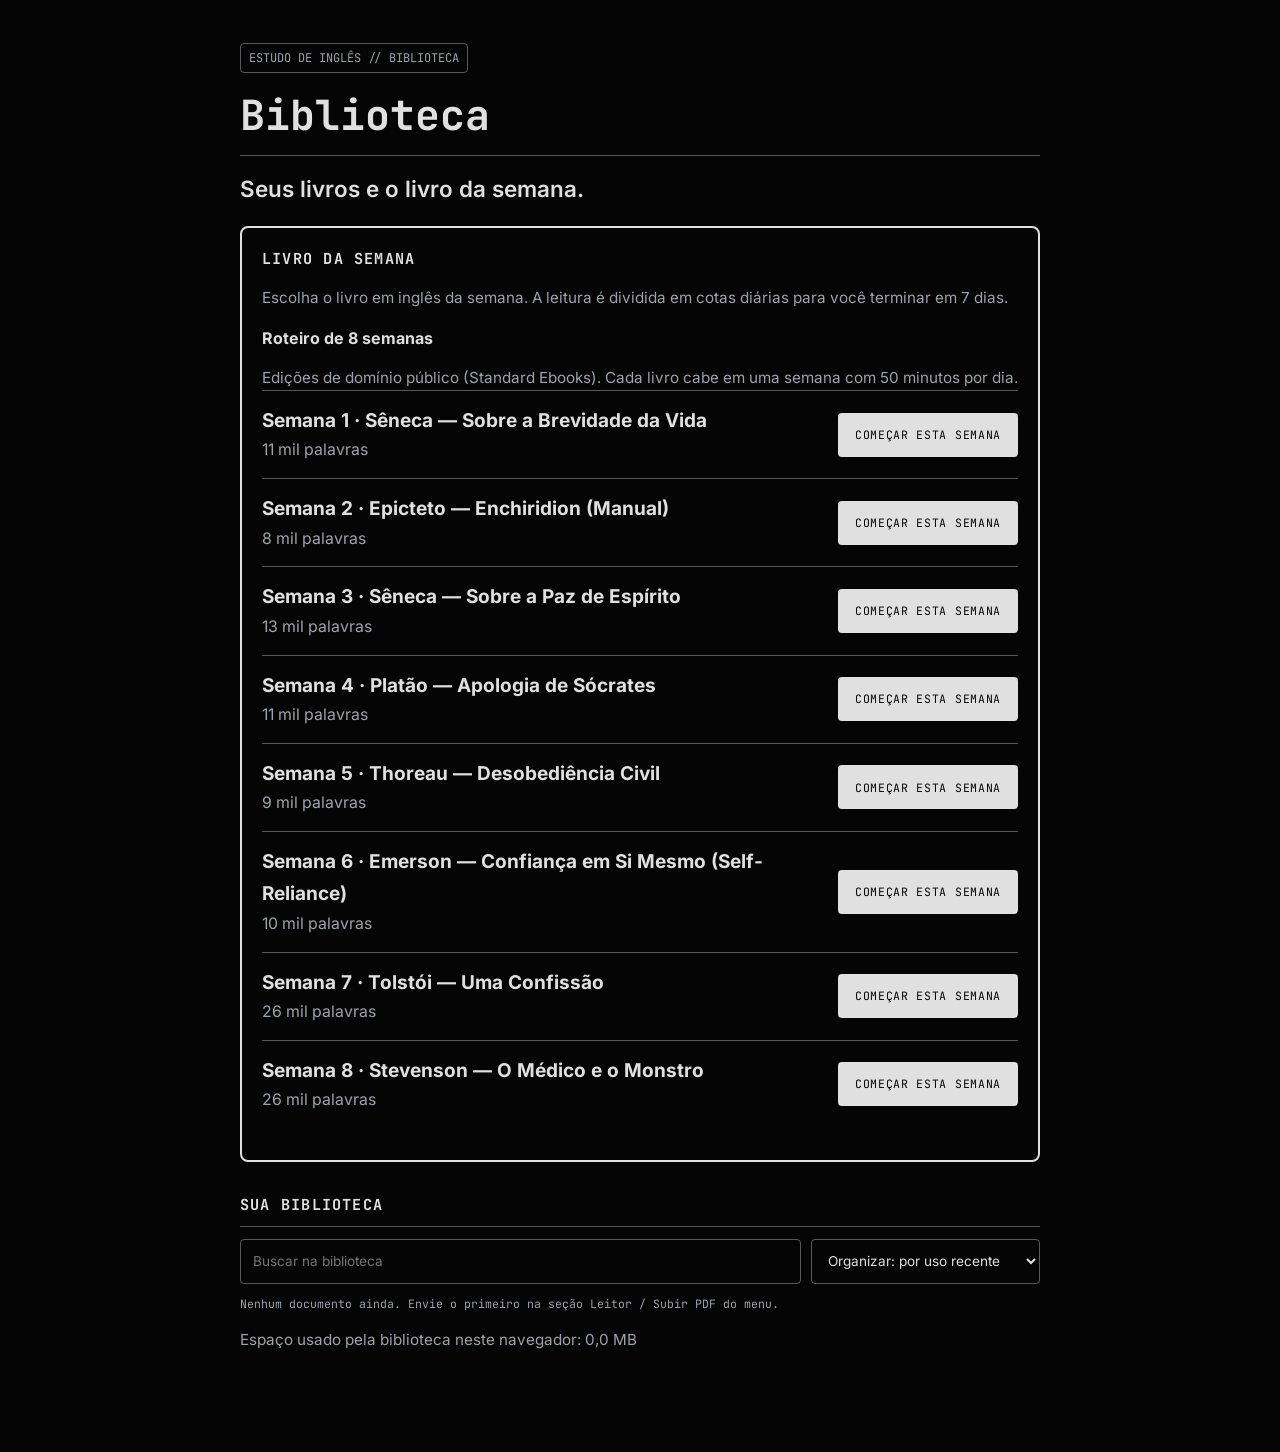
==== commit 23b01650: "Secoes da Biblioteca no menu lateral e visual organizado Biblioteca, Leitor/Subir PDF, Progresso, Vo" ====
--- a/site/ingles.html
+++ b/site/ingles.html
@@ -16,40 +16,58 @@
     <main class="lab" id="lab">
         <span class="meta-tag" id="lb-meta"></span>
 
-        <!-- BIBLIOTECA -->
+        <!-- BIBLIOTECA: cinco seções, escolhidas pelo menu lateral do site -->
         <section id="lb-library">
             <h1 id="lb-title"></h1>
             <p class="lb-lead" id="lb-lead"></p>
-            <p class="lb-intro" id="lb-intro"></p>
 
-            <div class="lb-drop" id="lb-drop" tabindex="0" role="button" aria-label="Enviar documento">
-                <strong id="lb-drop-main"></strong>
-                <span id="lb-drop-sub"></span>
-                <input type="file" id="lb-file" accept=".pdf,application/pdf,.txt,text/plain" hidden>
+            <!-- 1. BIBLIOTECA -->
+            <div class="lb-pane" id="lb-pane-lib">
+                <div id="lb-a-week"></div>
+                <h2 id="lb-h-docs"></h2>
+                <div class="lb-tools" id="lb-tools" hidden>
+                    <input type="search" id="lb-search" class="lb-input" autocomplete="off">
+                    <select id="lb-sort" class="lb-input"></select>
+                </div>
+                <div class="lb-docs" id="lb-docs" aria-live="polite"></div>
+                <p class="lb-note" id="lb-storage"></p>
             </div>
 
-            <div class="lb-progress" id="lb-progress" hidden>
-                <div class="lb-progress-text" id="lb-progress-text"></div>
-                <div class="lb-bar"><div class="lb-bar-fill" id="lb-progress-fill"></div></div>
+            <!-- 2. LEITOR / SUBIR PDF -->
+            <div class="lb-pane" id="lb-pane-up" hidden>
+                <p class="lb-intro" id="lb-intro"></p>
+                <div class="lb-drop" id="lb-drop" tabindex="0" role="button" aria-label="Enviar documento">
+                    <strong id="lb-drop-main"></strong>
+                    <span id="lb-drop-sub"></span>
+                    <input type="file" id="lb-file" accept=".pdf,application/pdf,.txt,text/plain" hidden>
+                </div>
+                <div class="lb-progress" id="lb-progress" hidden>
+                    <div class="lb-progress-text" id="lb-progress-text"></div>
+                    <div class="lb-bar"><div class="lb-bar-fill" id="lb-progress-fill"></div></div>
+                </div>
+                <p class="lb-error" id="lb-error" role="alert" hidden></p>
             </div>
-            <p class="lb-error" id="lb-error" role="alert" hidden></p>
 
-            <h2 id="lb-h-docs"></h2>
-            <div class="lb-tools" id="lb-tools" hidden>
-                <input type="search" id="lb-search" class="lb-input" autocomplete="off">
-                <select id="lb-sort" class="lb-input"></select>
+            <!-- 3. SEU PROGRESSO -->
+            <div class="lb-pane" id="lb-pane-prog" hidden>
+                <div id="lb-a-sess"></div>
+                <div id="lb-a-prog"></div>
             </div>
-            <div class="lb-docs" id="lb-docs" aria-live="polite"></div>
-            <p class="lb-note" id="lb-storage"></p>
 
-            <h2 id="lb-h-engine"></h2>
-            <div class="lb-engine" id="lb-engine" aria-live="polite"></div>
-            <h2 id="lb-h-voice"></h2>
-            <div class="lb-engine" id="lb-voice" aria-live="polite"></div>
+            <!-- 4. VOCABULÁRIO -->
+            <div class="lb-pane" id="lb-pane-vocab" hidden>
+                <div id="lb-a-vocab"></div>
+            </div>
 
-            <p class="lb-note" id="lb-note"></p>
+            <!-- 5. CONFIGURAÇÕES (o que não está no menu superior) -->
+            <div class="lb-pane" id="lb-pane-cfg" hidden>
+                <h2 id="lb-h-engine"></h2>
+                <div class="lb-engine" id="lb-engine" aria-live="polite"></div>
+                <h2 id="lb-h-voice"></h2>
+                <div class="lb-engine" id="lb-voice" aria-live="polite"></div>
+                <p class="lb-note" id="lb-note"></p>
+            </div>
         </section>
-
         <!-- LEITOR DO DOCUMENTO -->
         <section id="lb-reader" hidden>
             <div class="lb-toolbar">
@@ -92,5 +110,6 @@
     <script src="assets/js/sync-config.js"></script>
     <script src="assets/js/ingles-sync.js"></script>
     <script src="assets/js/ingles-voz.js"></script>
+    <script src="assets/js/ingles-abas.js"></script>
 </body>
 </html>
--- a/site/assets/css/capitulos/ingles.css
+++ b/site/assets/css/capitulos/ingles.css
@@ -370,3 +370,53 @@
 .lb-sync-form .lb-btn { min-height: 44px; }
 .lb-sync-form [hidden] { display: none; }
 .lb-sync-line, .lb-sync-status { margin: 6px 0; color: var(--c-dim); font-size: 0.92rem; overflow-wrap: anywhere; }
+
+/* ---------- seções da Biblioteca: organização visual (menu lateral escolhe a seção; 2026-11-22) ----------
+   Uma só régua: todo bloco ocupa a largura inteira da coluna (mesmas bordas esquerda e direita), blocos têm o mesmo
+   acabamento (borda, raio, respiro), títulos e textos seguem o mesmo ritmo, e botões e campos têm a mesma altura (44 px, toque) e se alinham em linha. */
+.lb-pane { display: block; }
+.lb-pane[hidden] { display: none; }
+.lb-lead, .lb-intro, .lb-note, .lb-pane .lb-error { max-width: none; }
+.lb-lead { margin: 0 0 22px; }
+.lb-intro { margin: 0 0 18px; }
+.lb-note { margin: 14px 0 0; }
+.lb-pane > :first-child, .lb-pane > div:first-child > :first-child { margin-top: 0; }
+.lb-pane h2, .lb-pane h2.lb-head { font-size: 0.95rem; margin: 30px 0 12px; padding-bottom: 8px; border-bottom: 1px solid var(--lb-line); }
+
+/* blocos (cartões) com o mesmo acabamento */
+.lb-week, .lb-sess, .lb-prog, .lb-vocab, .lb-sync, .lb-neural { border: 1px solid var(--lb-line); border-radius: 8px; padding: 18px 20px; margin: 0 0 22px; }
+.lb-week { border-width: 2px; border-color: var(--c-text); }
+html body .lb-week h2, html body .lb-sess h2, html body .lb-prog h2, html body .lb-vocab h2, html body .lb-sync h2 { margin: 0 0 14px; padding: 0; border: 0; }
+.lb-neural { margin-top: 22px; }
+.lb-neural .lb-group:first-child { margin-top: 0; }
+
+/* botões e campos: mesma altura e mesmo respiro; grupos alinhados e distribuídos na largura */
+.lb-btn { min-height: 44px; padding: 10px 16px; line-height: 1.2; }
+.lb-input { min-height: 44px; padding: 10px 12px; }
+.lb-doc-acts, .lb-week-row, .lb-actions, .lb-sess-acts, .lb-sync-form, .lb-prog-ask, .lb-close-next { display: flex; flex-wrap: wrap; gap: 10px; align-items: stretch; }
+.lb-week-row { margin-top: 12px; }
+.lb-sync-form > .lb-input { flex: 1 1 220px; min-width: 0; }
+.lb-tools { gap: 10px; margin-bottom: 4px; }
+.lb-tools .lb-input { flex: 0 1 auto; }
+#lb-search { flex: 1 1 220px; }
+.lb-close-next .lb-btn { margin: 0; }
+
+/* listas: linhas com o mesmo respiro; texto à esquerda e ações à direita */
+.lb-doc, .lb-eng-row, .lb-vrow, .lb-rot-item { padding: 14px 0; }
+.lb-doc:last-child, .lb-eng-row:last-child, .lb-vrow:last-child { border-bottom: 0; }
+.lb-doc .lb-doc-acts { justify-content: flex-end; }
+.lb-vocab-sum { margin: 0 0 14px; }
+.lb-vocab .lb-doc-acts { margin-top: 4px; }
+.lb-prog-tiles { gap: 10px; }
+.lb-tile { padding: 12px 14px; border-radius: 6px; }
+
+/* envio */
+.lb-drop { padding: 48px 20px; border-radius: 8px; margin: 0 0 8px; }
+.lb-progress { margin: 14px 0 0; }
+
+@media (max-width: 560px) {
+    .lb-week, .lb-sess, .lb-prog, .lb-vocab, .lb-sync, .lb-neural { padding: 16px 14px; }
+    .lb-doc .lb-doc-acts { justify-content: stretch; width: 100%; }
+    .lb-doc-acts .lb-btn, .lb-week-row .lb-btn, .lb-sess-acts .lb-btn, .lb-close-next .lb-btn { flex: 1 1 130px; }
+    .lb-sync-form .lb-btn { flex: 1 1 130px; }
+}
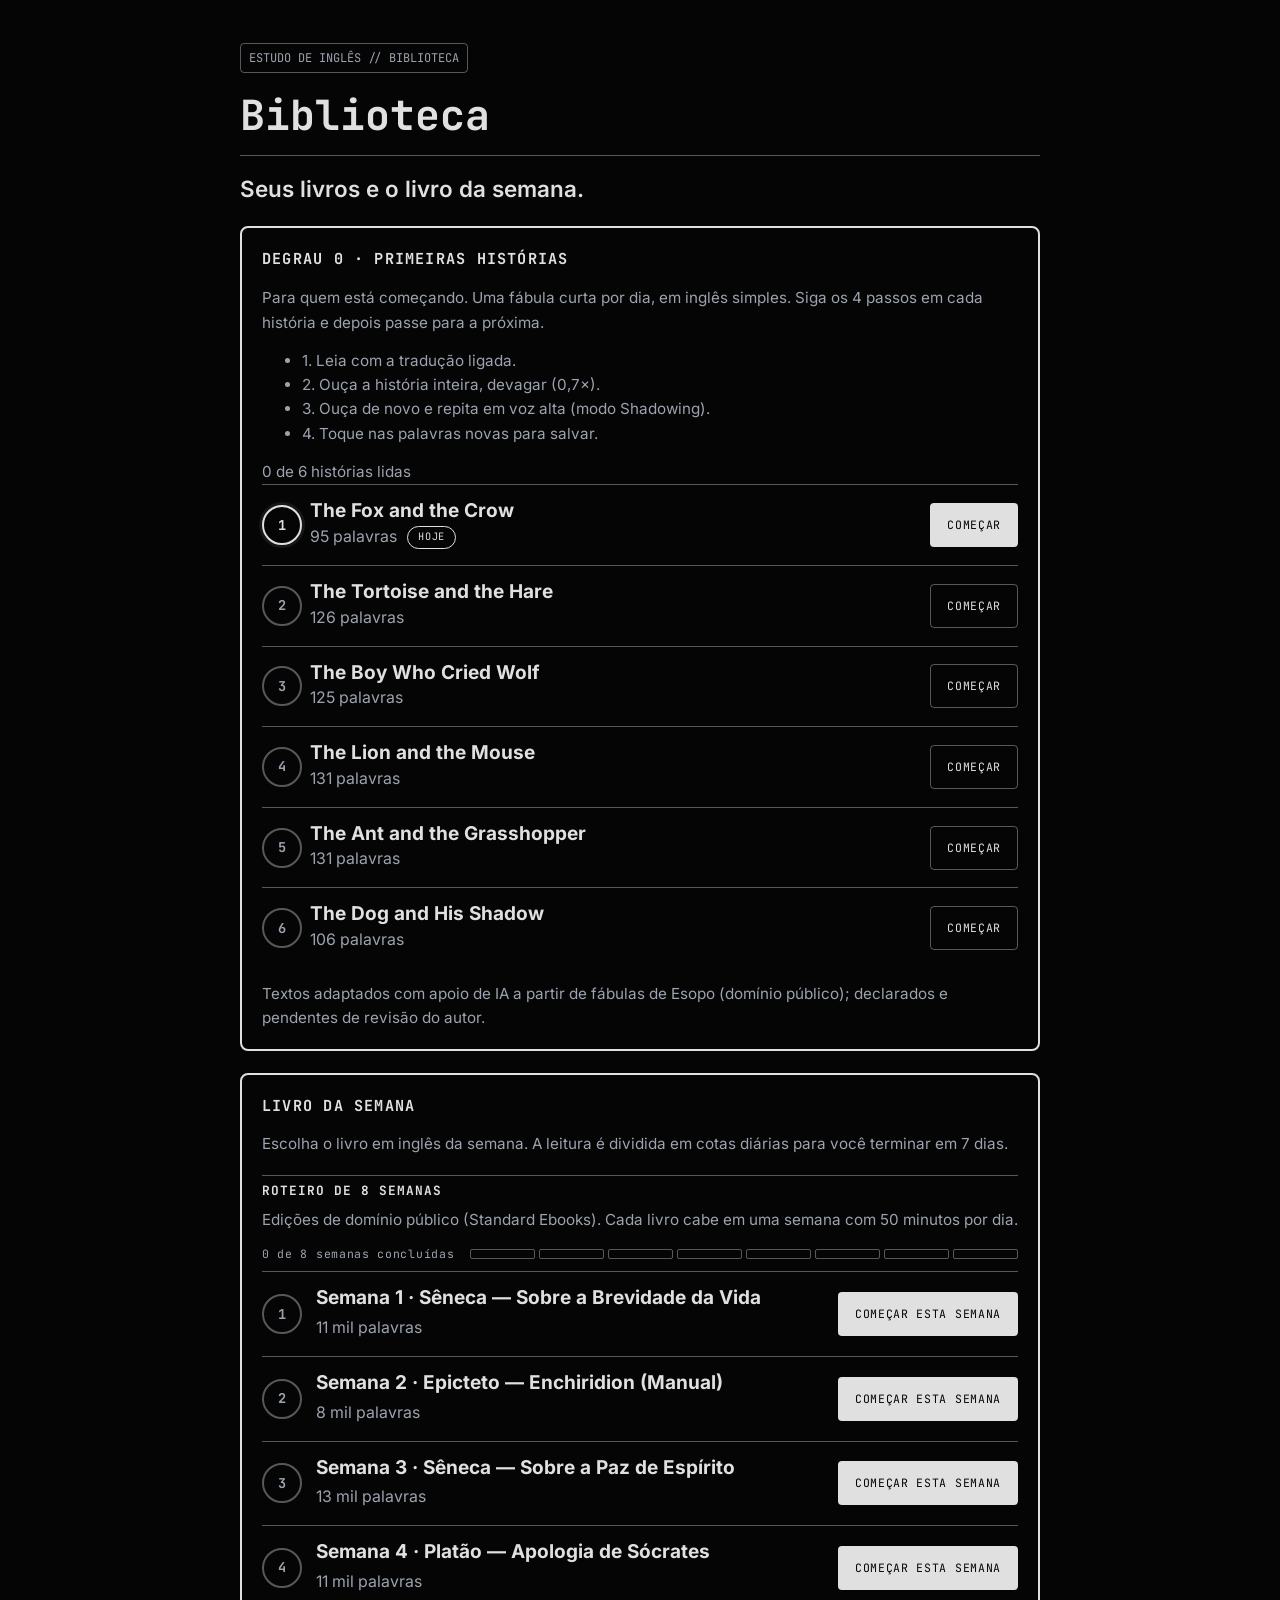
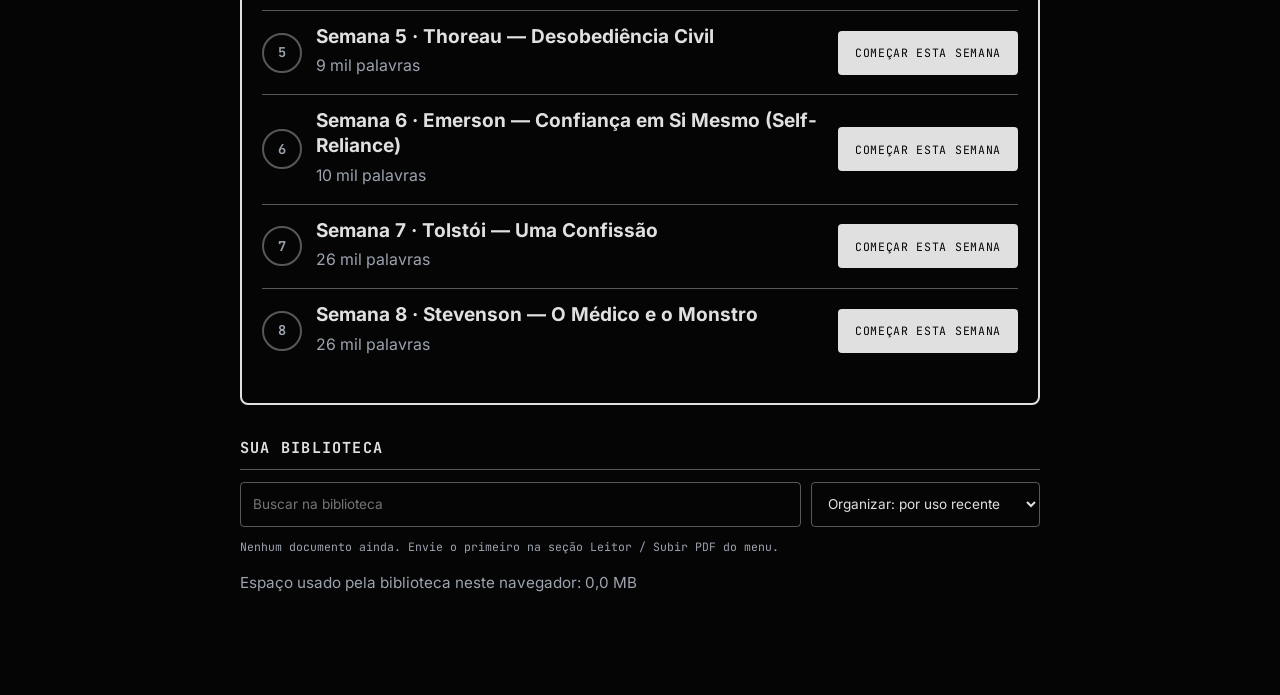
==== commit 2cce067b: "Degrau 0 (primeiras historias), secoes no menu, nucleo do app novo (R1a) - Degrau 0: 6 fabulas em in" ====
--- a/site/ingles.html
+++ b/site/ingles.html
@@ -99,6 +99,7 @@
     <script src="assets/js/ingles-compreensao.js"></script>
     <script src="assets/js/ingles-progresso.js"></script>
     <script src="assets/js/ingles-semana.js"></script>
+    <script src="assets/js/ingles-degrau0.js"></script>
     <script src="assets/js/ingles-dia.js"></script>
     <script src="assets/js/ingles-modos.js"></script>
     <script src="assets/js/ingles-alinhar.js"></script>
--- a/site/assets/css/capitulos/ingles.css
+++ b/site/assets/css/capitulos/ingles.css
@@ -419,4 +419,36 @@
     .lb-doc .lb-doc-acts { justify-content: stretch; width: 100%; }
     .lb-doc-acts .lb-btn, .lb-week-row .lb-btn, .lb-sess-acts .lb-btn, .lb-close-next .lb-btn { flex: 1 1 130px; }
     .lb-sync-form .lb-btn { flex: 1 1 130px; }
+}
+
+/* ---------- Roteiro de 8 semanas: linhas organizadas (marcador de estado, selo "lido", ações alinhadas) ---------- */
+html body.paper-mode .lb-rot .lb-rot-h, html body .lb-rot .lb-rot-h, html body .lb-rot > summary { font-family: var(--font-tech); font-size: .8rem; letter-spacing: .08em; text-transform: uppercase; border: 0; padding: 0; margin: 0 0 6px; }
+.lb-rot > summary { cursor: pointer; min-height: 44px; display: flex; align-items: center; margin: 0; }
+.lb-rot { margin-top: 18px; padding-top: 4px; border-top: 1px solid var(--lb-line); }
+.lb-rot > .lb-note:first-of-type, .lb-rot > .lb-note { margin: 6px 0 12px; }
+.lb-rot-sum { display: flex; align-items: center; gap: 10px 16px; flex-wrap: wrap; margin: 0 0 8px; }
+.lb-rot-count { font-family: var(--font-tech); font-size: .72rem; letter-spacing: .06em; color: var(--c-dim); }
+.lb-rot-strip { display: grid; grid-template-columns: repeat(8, 1fr); gap: 4px; flex: 1 1 160px; min-width: 120px; }
+.lb-rot-strip span { height: 8px; border: 1px solid var(--lb-line); border-radius: 2px; }
+.lb-rot-strip span.on { background: var(--c-text); border-color: var(--c-text); }
+.lb-rot-strip span.now { background: repeating-linear-gradient(45deg, var(--c-text) 0 3px, transparent 3px 6px); border-color: var(--c-text); }
+
+.lb-rot .lb-rot-item { display: grid; grid-template-columns: 40px minmax(0, 1fr) auto; align-items: center; gap: 8px 14px; padding: 14px 0; border-top: 1px solid var(--lb-line); }
+.lb-rot-mark { width: 36px; height: 36px; border-radius: 50%; border: 2px solid var(--lb-line); display: grid; place-items: center; font-family: var(--font-tech); font-size: .85rem; font-weight: 700; color: var(--c-dim); }
+.lb-rot-item.done .lb-rot-mark { background: var(--c-text); border-color: var(--c-text); color: var(--c-bg); font-size: 1rem; }
+.lb-rot-item.now .lb-rot-mark { border-color: var(--c-text); color: var(--c-text); box-shadow: 0 0 0 3px var(--lb-soft); }
+.lb-rot .lb-rot-info { display: flex; flex-direction: column; gap: 4px; min-width: 0; flex: none; }
+.lb-rot-info strong { overflow-wrap: anywhere; line-height: 1.3; }
+.lb-rot-meta { display: flex; flex-wrap: wrap; align-items: center; gap: 4px 10px; }
+.lb-rot-meta small { color: var(--c-dim); }
+.lb-rot-done, .lb-rot-now { font-family: var(--font-tech); font-size: .64rem; letter-spacing: .08em; text-transform: uppercase; border-radius: 999px; padding: 2px 10px; line-height: 1.6; text-decoration: none; }
+.lb-rot-done { background: var(--c-text); color: var(--c-bg); }
+.lb-rot-now { border: 1px solid var(--c-text); }
+.lb-rot-act { display: flex; flex-wrap: wrap; justify-content: flex-end; gap: 8px; }
+.lb-rot-act .lb-btn { white-space: nowrap; }
+.lb-rot-item.done { opacity: 1; }
+@media (max-width: 700px) {
+    .lb-rot .lb-rot-item { grid-template-columns: 36px minmax(0, 1fr); }
+    .lb-rot-act { grid-column: 1 / -1; justify-content: stretch; }
+    .lb-rot-act .lb-btn { flex: 1 1 140px; white-space: normal; }
 }
